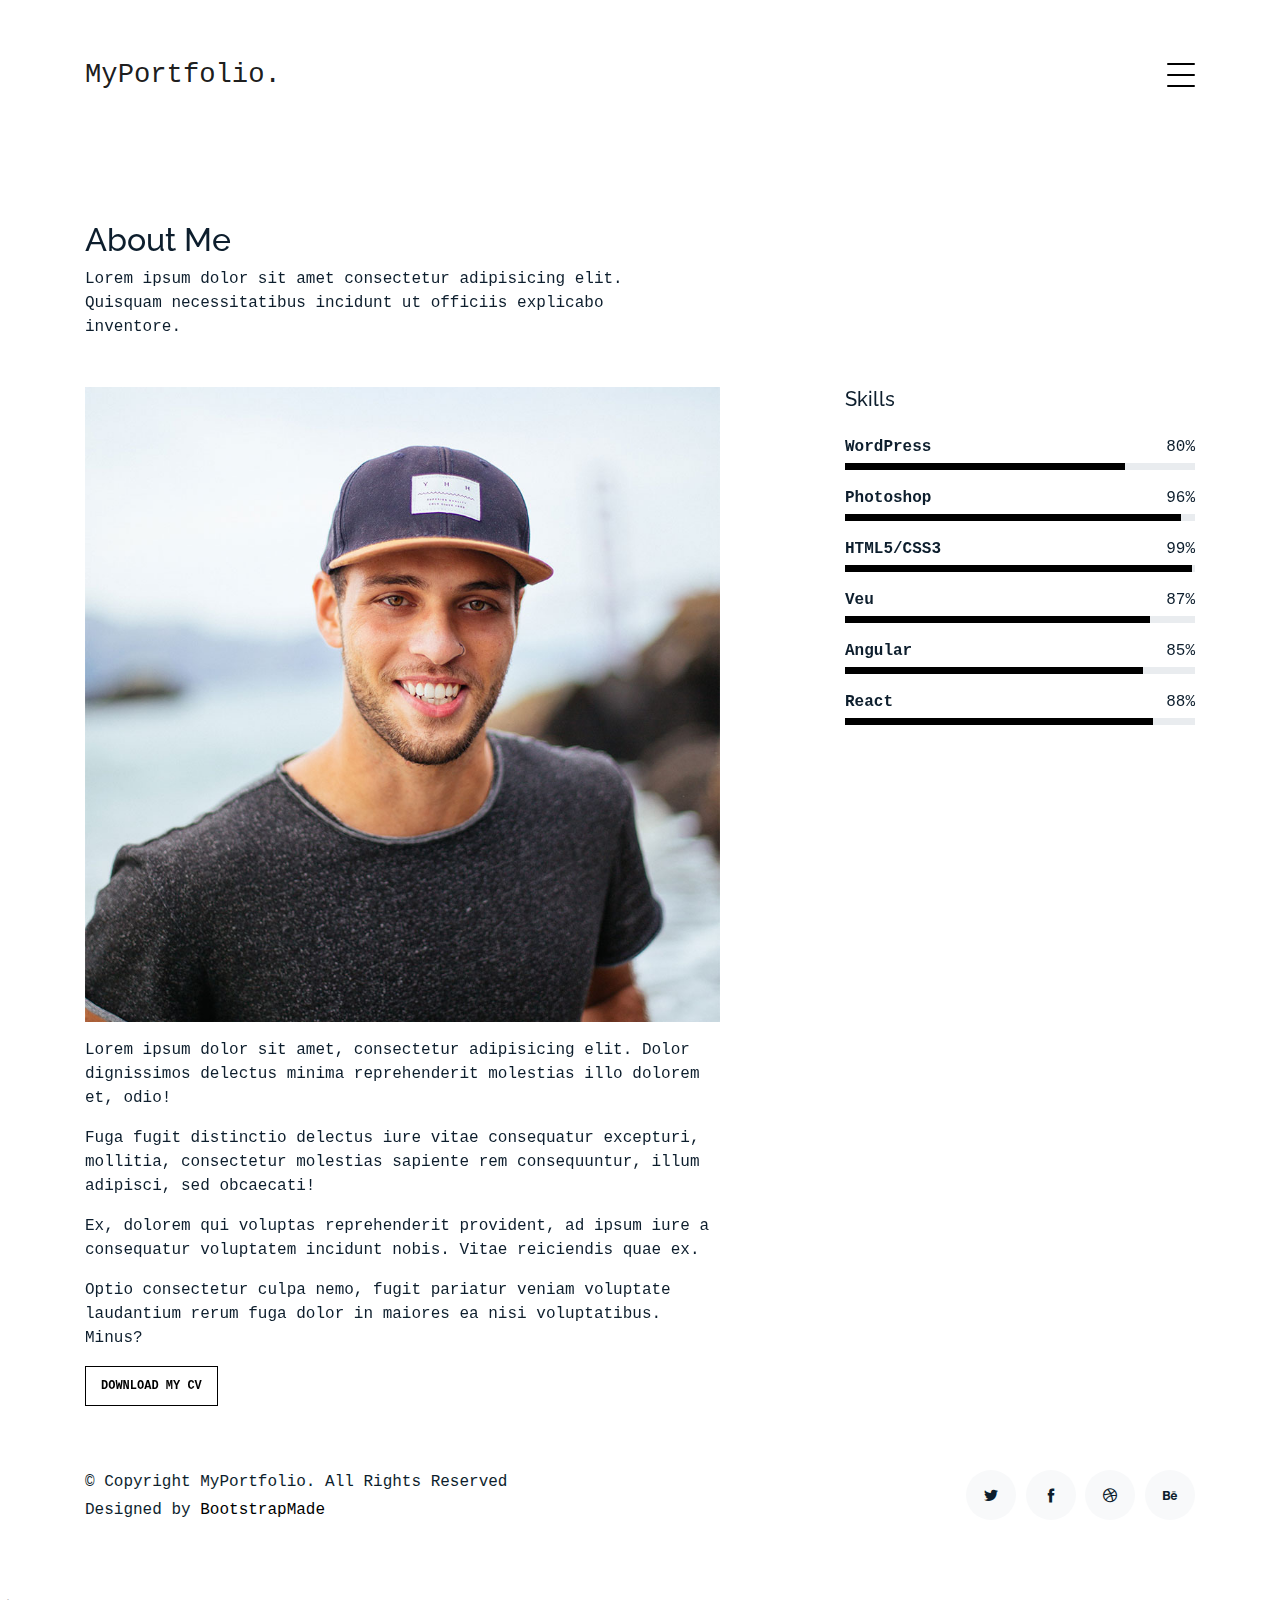
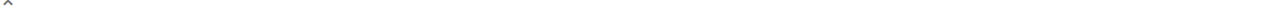
==== about.html @ 9c7a33d4 "feat: added template" ====
<!DOCTYPE html>
<html lang="en">

<head>
  <meta charset="utf-8">
  <meta content="width=device-width, initial-scale=1.0" name="viewport">

  <title>MyPortfolio Bootstrap Template - About</title>
  <meta content="" name="description">
  <meta content="" name="keywords">

  <!-- Favicons -->
  <link href="assets/img/favicon.png" rel="icon">
  <link href="assets/img/apple-touch-icon.png" rel="apple-touch-icon">

  <!-- Google Fonts -->
  <link href="https://fonts.googleapis.com/css?family=https://fonts.googleapis.com/css?family=Inconsolata:400,500,600,700|Raleway:400,400i,500,500i,600,600i,700,700i" rel="stylesheet">

  <!-- Vendor CSS Files -->
  <link href="assets/vendor/bootstrap/css/bootstrap.min.css" rel="stylesheet">
  <link href="assets/vendor/icofont/icofont.min.css" rel="stylesheet">
  <link href="assets/vendor/aos/aos.css" rel="stylesheet">
  <link href="assets/vendor/line-awesome/css/line-awesome.min.css" rel="stylesheet">
  <link href="assets/vendor/owl.carousel/assets/owl.carousel.min.css" rel="stylesheet">

  <!-- Template Main CSS File -->
  <link href="assets/css/style.css" rel="stylesheet">

  <!-- =======================================================
  * Template Name: MyPortfolio - v2.2.1
  * Template URL: https://bootstrapmade.com/myportfolio-bootstrap-portfolio-website-template/
  * Author: BootstrapMade.com
  * License: https://bootstrapmade.com/license/
  ======================================================== -->
</head>

<body>

  <!-- ======= Navbar ======= -->
  <div class="collapse navbar-collapse custom-navmenu" id="main-navbar">
    <div class="container py-2 py-md-5">
      <div class="row align-items-start">
        <div class="col-md-2">
          <ul class="custom-menu">
            <li><a href="index.html">Home</a></li>
            <li class="active"><a href="about.html">About Me</a></li>
            <li><a href="services.html">Services</a></li>
            <li><a href="works.html">Works</a></li>
            <li><a href="contact.html">Contact</a></li>
          </ul>
        </div>
        <div class="col-md-6 d-none d-md-block  mr-auto">
          <div class="tweet d-flex">
            <span class="icofont-twitter text-white mt-2 mr-3"></span>
            <div>
              <p><em>Lorem ipsum dolor sit amet consectetur adipisicing elit. Quisquam necessitatibus incidunt ut officiis explicabo inventore. <br> <a href="#">t.co/v82jsk</a></em></p>
            </div>
          </div>
        </div>
        <div class="col-md-4 d-none d-md-block">
          <h3>Hire Me</h3>
          <p>Lorem ipsum dolor sit amet consectetur adipisicing elit. Quisquam necessitatibus incidunt ut officiisexplicabo inventore. <br> <a href="#">myemail@gmail.com</a></p>
        </div>
      </div>

    </div>
  </div>

  <nav class="navbar navbar-light custom-navbar">
    <div class="container">
      <a class="navbar-brand" href="index.html">MyPortfolio.</a>

      <a href="#" class="burger" data-toggle="collapse" data-target="#main-navbar">
        <span></span>
      </a>

    </div>
  </nav>

  <main id="main">

    <section class="section pb-5">
      <div class="container">
        <div class="row mb-5 align-items-end">
          <div class="col-md-6" data-aos="fade-up">

            <h2>About Me</h2>
            <p class="mb-0">Lorem ipsum dolor sit amet consectetur adipisicing elit. Quisquam necessitatibus incidunt ut
              officiis explicabo inventore.</p>
          </div>

        </div>

        <div class="row">
          <div class="col-md-4 ml-auto order-2" data-aos="fade-up">
            <h3 class="h3 mb-4">Skills</h3>
            <ul class="list-unstyled">
              <li class="mb-3">
                <div class="d-flex mb-1">
                  <strong>WordPress</strong>
                  <span class="ml-auto">80%</span>
                </div>
                <div class="progress custom-progress">
                  <div class="progress-bar" role="progressbar" style="width: 80%" aria-valuenow="80" aria-valuemin="0" aria-valuemax="100"></div>
                </div>
              </li>
              <li class="mb-3">
                <div class="d-flex mb-1">
                  <strong>Photoshop</strong>
                  <span class="ml-auto">96%</span>
                </div>
                <div class="progress custom-progress">
                  <div class="progress-bar" role="progressbar" style="width: 96%" aria-valuenow="96" aria-valuemin="0" aria-valuemax="100"></div>
                </div>
              </li>
              <li class="mb-3">
                <div class="d-flex mb-1">
                  <strong>HTML5/CSS3</strong>
                  <span class="ml-auto">99%</span>
                </div>
                <div class="progress custom-progress">
                  <div class="progress-bar" role="progressbar" style="width: 99%" aria-valuenow="99" aria-valuemin="0" aria-valuemax="100"></div>
                </div>
              </li>
              <li class="mb-3">
                <div class="d-flex mb-1">
                  <strong>Veu</strong>
                  <span class="ml-auto">87%</span>
                </div>
                <div class="progress custom-progress">
                  <div class="progress-bar" role="progressbar" style="width: 87%" aria-valuenow="87" aria-valuemin="0" aria-valuemax="100"></div>
                </div>
              </li>
              <li class="mb-3">
                <div class="d-flex mb-1">
                  <strong>Angular</strong>
                  <span class="ml-auto">85%</span>
                </div>
                <div class="progress custom-progress">
                  <div class="progress-bar" role="progressbar" style="width: 85%" aria-valuenow="85" aria-valuemin="0" aria-valuemax="100"></div>
                </div>
              </li>
              <li class="mb-3">
                <div class="d-flex mb-1">
                  <strong>React</strong>
                  <span class="ml-auto">88%</span>
                </div>
                <div class="progress custom-progress">
                  <div class="progress-bar" role="progressbar" style="width: 88%" aria-valuenow="88" aria-valuemin="0" aria-valuemax="100"></div>
                </div>
              </li>
            </ul>
          </div>

          <div class="col-md-7 mb-5 mb-md-0" data-aos="fade-up">
            <p><img src="assets/img/person_1_sq.jpg" alt="Image" class="img-fluid"></p>
            <p>Lorem ipsum dolor sit amet, consectetur adipisicing elit. Dolor dignissimos delectus minima reprehenderit
              molestias illo dolorem et, odio!</p>
            <p>Fuga fugit distinctio delectus iure vitae consequatur excepturi, mollitia, consectetur molestias sapiente
              rem consequuntur, illum adipisci, sed obcaecati!</p>
            <p>Ex, dolorem qui voluptas reprehenderit provident, ad ipsum iure a consequatur voluptatem incidunt nobis.
              Vitae reiciendis quae ex.</p>
            <p>Optio consectetur culpa nemo, fugit pariatur veniam voluptate laudantium rerum fuga dolor in maiores ea
              nisi voluptatibus. Minus?</p>
            <p><a href="#" class="readmore">Download my CV</a></p>
          </div>

        </div>

      </div>

    </section>

  </main><!-- End #main -->

  <!-- ======= Footer ======= -->
  <footer class="footer" role="contentinfo">
    <div class="container">
      <div class="row">
        <div class="col-sm-6">
          <p class="mb-1">&copy; Copyright MyPortfolio. All Rights Reserved</p>
          <div class="credits">
            <!--
            All the links in the footer should remain intact.
            You can delete the links only if you purchased the pro version.
            Licensing information: https://bootstrapmade.com/license/
            Purchase the pro version with working PHP/AJAX contact form: https://bootstrapmade.com/buy/?theme=MyPortfolio
          -->
            Designed by <a href="https://bootstrapmade.com/">BootstrapMade</a>
          </div>
        </div>
        <div class="col-sm-6 social text-md-right">
          <a href="#"><span class="icofont-twitter"></span></a>
          <a href="#"><span class="icofont-facebook"></span></a>
          <a href="#"><span class="icofont-dribbble"></span></a>
          <a href="#"><span class="icofont-behance"></span></a>
        </div>
      </div>
    </div>
  </footer>

  <a href="#" class="back-to-top"><i class="icofont-simple-up"></i></a>

  <!-- Vendor JS Files -->
  <script src="assets/vendor/jquery/jquery.min.js"></script>
  <script src="assets/vendor/bootstrap/js/bootstrap.bundle.min.js"></script>
  <script src="assets/vendor/jquery.easing/jquery.easing.min.js"></script>
  <script src="assets/vendor/php-email-form/validate.js"></script>
  <script src="assets/vendor/aos/aos.js"></script>
  <script src="assets/vendor/isotope-layout/isotope.pkgd.min.js"></script>
  <script src="assets/vendor/owl.carousel/owl.carousel.min.js"></script>

  <!-- Template Main JS File -->
  <script src="assets/js/main.js"></script>

</body>

</html>
---- assets/vendor/line-awesome/css/line-awesome.min.css ----
.la,.lab,.lad,.lal,.lar,.las{-moz-osx-font-smoothing:grayscale;-webkit-font-smoothing:antialiased;display:inline-block;font-style:normal;font-variant:normal;text-rendering:auto;line-height:1}.la-lg{font-size:1.33333em;line-height:.75em;vertical-align:-.0667em}.la-xs{font-size:.75em}.la-sm{font-size:.875em}.la-1x{font-size:1em}.la-2x{font-size:2em}.la-3x{font-size:3em}.la-4x{font-size:4em}.la-5x{font-size:5em}.la-6x{font-size:6em}.la-7x{font-size:7em}.la-8x{font-size:8em}.la-9x{font-size:9em}.la-10x{font-size:10em}.la-fw{text-align:center;width:1.25em}.la-ul{list-style-type:none;margin-left:2.5em;padding-left:0}.la-ul>li{position:relative}.la-li{left:-2em;position:absolute;text-align:center;width:2em;line-height:inherit}.la-border{border:solid .08em #eee;border-radius:.1em;padding:.2em .25em .15em}.la-pull-left{float:left}.la-pull-right{float:right}.la.la-pull-left,.lab.la-pull-left,.lal.la-pull-left,.lar.la-pull-left,.las.la-pull-left{margin-right:.3em}.la.la-pull-right,.lab.la-pull-right,.lal.la-pull-right,.lar.la-pull-right,.las.la-pull-right{margin-left:.3em}.la-spin{-webkit-animation:la-spin 2s infinite linear;animation:la-spin 2s infinite linear}.la-pulse{-webkit-animation:la-spin 1s infinite steps(8);animation:la-spin 1s infinite steps(8)}@-webkit-keyframes la-spin{0%{-webkit-transform:rotate(0);transform:rotate(0)}100%{-webkit-transform:rotate(360deg);transform:rotate(360deg)}}@keyframes la-spin{0%{-webkit-transform:rotate(0);transform:rotate(0)}100%{-webkit-transform:rotate(360deg);transform:rotate(360deg)}}.la-rotate-90{-webkit-transform:rotate(90deg);transform:rotate(90deg)}.la-rotate-180{-webkit-transform:rotate(180deg);transform:rotate(180deg)}.la-rotate-270{-webkit-transform:rotate(270deg);transform:rotate(270deg)}.la-flip-horizontal{-webkit-transform:scale(-1,1);transform:scale(-1,1)}.la-flip-vertical{-webkit-transform:scale(1,-1);transform:scale(1,-1)}.la-flip-both,.la-flip-horizontal.la-flip-vertical{-webkit-transform:scale(-1,-1);transform:scale(-1,-1)}:root .la-flip-both,:root .la-flip-horizontal,:root .la-flip-vertical,:root .la-rotate-180,:root .la-rotate-270,:root .la-rotate-90{-webkit-filter:none;filter:none}.la-stack{display:inline-block;height:2em;line-height:2em;position:relative;vertical-align:middle;width:2.5em}.la-stack-1x,.la-stack-2x{left:0;position:absolute;text-align:center;width:100%}.la-stack-1x{line-height:inherit}.la-stack-2x{font-size:2em}.la-inverse{color:#fff}.la-500px:before{content:"\f26e"}.la-accessible-icon:before{content:"\f368"}.la-accusoft:before{content:"\f369"}.la-acquisitions-incorporated:before{content:"\f6af"}.la-ad:before{content:"\f641"}.la-address-book:before{content:"\f2b9"}.la-address-card:before{content:"\f2bb"}.la-adjust:before{content:"\f042"}.la-adn:before{content:"\f170"}.la-adobe:before{content:"\f778"}.la-adversal:before{content:"\f36a"}.la-affiliatetheme:before{content:"\f36b"}.la-air-freshener:before{content:"\f5d0"}.la-airbnb:before{content:"\f834"}.la-algolia:before{content:"\f36c"}.la-align-center:before{content:"\f037"}.la-align-justify:before{content:"\f039"}.la-align-left:before{content:"\f036"}.la-align-right:before{content:"\f038"}.la-alipay:before{content:"\f642"}.la-allergies:before{content:"\f461"}.la-amazon:before{content:"\f270"}.la-amazon-pay:before{content:"\f42c"}.la-ambulance:before{content:"\f0f9"}.la-american-sign-language-interpreting:before{content:"\f2a3"}.la-amilia:before{content:"\f36d"}.la-anchor:before{content:"\f13d"}.la-android:before{content:"\f17b"}.la-angellist:before{content:"\f209"}.la-angle-double-down:before{content:"\f103"}.la-angle-double-left:before{content:"\f100"}.la-angle-double-right:before{content:"\f101"}.la-angle-double-up:before{content:"\f102"}.la-angle-down:before{content:"\f107"}.la-angle-left:before{content:"\f104"}.la-angle-right:before{content:"\f105"}.la-angle-up:before{content:"\f106"}.la-angry:before{content:"\f556"}.la-angrycreative:before{content:"\f36e"}.la-angular:before{content:"\f420"}.la-ankh:before{content:"\f644"}.la-app-store:before{content:"\f36f"}.la-app-store-ios:before{content:"\f370"}.la-apper:before{content:"\f371"}.la-apple:before{content:"\f179"}.la-apple-alt:before{content:"\f5d1"}.la-apple-pay:before{content:"\f415"}.la-archive:before{content:"\f187"}.la-archway:before{content:"\f557"}.la-arrow-alt-circle-down:before{content:"\f358"}.la-arrow-alt-circle-left:before{content:"\f359"}.la-arrow-alt-circle-right:before{content:"\f35a"}.la-arrow-alt-circle-up:before{content:"\f35b"}.la-arrow-circle-down:before{content:"\f0ab"}.la-arrow-circle-left:before{content:"\f0a8"}.la-arrow-circle-right:before{content:"\f0a9"}.la-arrow-circle-up:before{content:"\f0aa"}.la-arrow-down:before{content:"\f063"}.la-arrow-left:before{content:"\f060"}.la-arrow-right:before{content:"\f061"}.la-arrow-up:before{content:"\f062"}.la-arrows-alt:before{content:"\f0b2"}.la-arrows-alt-h:before{content:"\f337"}.la-arrows-alt-v:before{content:"\f338"}.la-artstation:before{content:"\f77a"}.la-assistive-listening-systems:before{content:"\f2a2"}.la-asterisk:before{content:"\f069"}.la-asymmetrik:before{content:"\f372"}.la-at:before{content:"\f1fa"}.la-atlas:before{content:"\f558"}.la-atlassian:before{content:"\f77b"}.la-atom:before{content:"\f5d2"}.la-audible:before{content:"\f373"}.la-audio-description:before{content:"\f29e"}.la-autoprefixer:before{content:"\f41c"}.la-avianex:before{content:"\f374"}.la-aviato:before{content:"\f421"}.la-award:before{content:"\f559"}.la-aws:before{content:"\f375"}.la-baby:before{content:"\f77c"}.la-baby-carriage:before{content:"\f77d"}.la-backspace:before{content:"\f55a"}.la-backward:before{content:"\f04a"}.la-bacon:before{content:"\f7e5"}.la-balance-scale:before{content:"\f24e"}.la-balance-scale-left:before{content:"\f515"}.la-balance-scale-right:before{content:"\f516"}.la-ban:before{content:"\f05e"}.la-band-aid:before{content:"\f462"}.la-bandcamp:before{content:"\f2d5"}.la-barcode:before{content:"\f02a"}.la-bars:before{content:"\f0c9"}.la-baseball-ball:before{content:"\f433"}.la-basketball-ball:before{content:"\f434"}.la-bath:before{content:"\f2cd"}.la-battery-empty:before{content:"\f244"}.la-battery-full:before{content:"\f240"}.la-battery-half:before{content:"\f242"}.la-battery-quarter:before{content:"\f243"}.la-battery-three-quarters:before{content:"\f241"}.la-battle-net:before{content:"\f835"}.la-bed:before{content:"\f236"}.la-beer:before{content:"\f0fc"}.la-behance:before{content:"\f1b4"}.la-behance-square:before{content:"\f1b5"}.la-bell:before{content:"\f0f3"}.la-bell-slash:before{content:"\f1f6"}.la-bezier-curve:before{content:"\f55b"}.la-bible:before{content:"\f647"}.la-bicycle:before{content:"\f206"}.la-biking:before{content:"\f84a"}.la-bimobject:before{content:"\f378"}.la-binoculars:before{content:"\f1e5"}.la-biohazard:before{content:"\f780"}.la-birthday-cake:before{content:"\f1fd"}.la-bitbucket:before{content:"\f171"}.la-bitcoin:before{content:"\f379"}.la-bity:before{content:"\f37a"}.la-black-tie:before{content:"\f27e"}.la-blackberry:before{content:"\f37b"}.la-blender:before{content:"\f517"}.la-blender-phone:before{content:"\f6b6"}.la-blind:before{content:"\f29d"}.la-blog:before{content:"\f781"}.la-blogger:before{content:"\f37c"}.la-blogger-b:before{content:"\f37d"}.la-bluetooth:before{content:"\f293"}.la-bluetooth-b:before{content:"\f294"}.la-bold:before{content:"\f032"}.la-bolt:before{content:"\f0e7"}.la-bomb:before{content:"\f1e2"}.la-bone:before{content:"\f5d7"}.la-bong:before{content:"\f55c"}.la-book:before{content:"\f02d"}.la-book-dead:before{content:"\f6b7"}.la-book-medical:before{content:"\f7e6"}.la-book-open:before{content:"\f518"}.la-book-reader:before{content:"\f5da"}.la-bookmark:before{content:"\f02e"}.la-bootstrap:before{content:"\f836"}.la-border-all:before{content:"\f84c"}.la-border-none:before{content:"\f850"}.la-border-style:before{content:"\f853"}.la-bowling-ball:before{content:"\f436"}.la-box:before{content:"\f466"}.la-box-open:before{content:"\f49e"}.la-boxes:before{content:"\f468"}.la-braille:before{content:"\f2a1"}.la-brain:before{content:"\f5dc"}.la-bread-slice:before{content:"\f7ec"}.la-briefcase:before{content:"\f0b1"}.la-briefcase-medical:before{content:"\f469"}.la-broadcast-tower:before{content:"\f519"}.la-broom:before{content:"\f51a"}.la-brush:before{content:"\f55d"}.la-btc:before{content:"\f15a"}.la-buffer:before{content:"\f837"}.la-bug:before{content:"\f188"}.la-building:before{content:"\f1ad"}.la-bullhorn:before{content:"\f0a1"}.la-bullseye:before{content:"\f140"}.la-burn:before{content:"\f46a"}.la-buromobelexperte:before{content:"\f37f"}.la-bus:before{content:"\f207"}.la-bus-alt:before{content:"\f55e"}.la-business-time:before{content:"\f64a"}.la-buy-n-large:before{content:"\f8a6"}.la-buysellads:before{content:"\f20d"}.la-calculator:before{content:"\f1ec"}.la-calendar:before{content:"\f133"}.la-calendar-alt:before{content:"\f073"}.la-calendar-check:before{content:"\f274"}.la-calendar-day:before{content:"\f783"}.la-calendar-minus:before{content:"\f272"}.la-calendar-plus:before{content:"\f271"}.la-calendar-times:before{content:"\f273"}.la-calendar-week:before{content:"\f784"}.la-camera:before{content:"\f030"}.la-camera-retro:before{content:"\f083"}.la-campground:before{content:"\f6bb"}.la-canadian-maple-leaf:before{content:"\f785"}.la-candy-cane:before{content:"\f786"}.la-cannabis:before{content:"\f55f"}.la-capsules:before{content:"\f46b"}.la-car:before{content:"\f1b9"}.la-car-alt:before{content:"\f5de"}.la-car-battery:before{content:"\f5df"}.la-car-crash:before{content:"\f5e1"}.la-car-side:before{content:"\f5e4"}.la-caret-down:before{content:"\f0d7"}.la-caret-left:before{content:"\f0d9"}.la-caret-right:before{content:"\f0da"}.la-caret-square-down:before{content:"\f150"}.la-caret-square-left:before{content:"\f191"}.la-caret-square-right:before{content:"\f152"}.la-caret-square-up:before{content:"\f151"}.la-caret-up:before{content:"\f0d8"}.la-carrot:before{content:"\f787"}.la-cart-arrow-down:before{content:"\f218"}.la-cart-plus:before{content:"\f217"}.la-cash-register:before{content:"\f788"}.la-cat:before{content:"\f6be"}.la-cc-amazon-pay:before{content:"\f42d"}.la-cc-amex:before{content:"\f1f3"}.la-cc-apple-pay:before{content:"\f416"}.la-cc-diners-club:before{content:"\f24c"}.la-cc-discover:before{content:"\f1f2"}.la-cc-jcb:before{content:"\f24b"}.la-cc-mastercard:before{content:"\f1f1"}.la-cc-paypal:before{content:"\f1f4"}.la-cc-stripe:before{content:"\f1f5"}.la-cc-visa:before{content:"\f1f0"}.la-centercode:before{content:"\f380"}.la-centos:before{content:"\f789"}.la-certificate:before{content:"\f0a3"}.la-chair:before{content:"\f6c0"}.la-chalkboard:before{content:"\f51b"}.la-chalkboard-teacher:before{content:"\f51c"}.la-charging-station:before{content:"\f5e7"}.la-chart-area:before{content:"\f1fe"}.la-chart-bar:before{content:"\f080"}.la-chart-line:before{content:"\f201"}.la-chart-pie:before{content:"\f200"}.la-check:before{content:"\f00c"}.la-check-circle:before{content:"\f058"}.la-check-double:before{content:"\f560"}.la-check-square:before{content:"\f14a"}.la-cheese:before{content:"\f7ef"}.la-chess:before{content:"\f439"}.la-chess-bishop:before{content:"\f43a"}.la-chess-board:before{content:"\f43c"}.la-chess-king:before{content:"\f43f"}.la-chess-knight:before{content:"\f441"}.la-chess-pawn:before{content:"\f443"}.la-chess-queen:before{content:"\f445"}.la-chess-rook:before{content:"\f447"}.la-chevron-circle-down:before{content:"\f13a"}.la-chevron-circle-left:before{content:"\f137"}.la-chevron-circle-right:before{content:"\f138"}.la-chevron-circle-up:before{content:"\f139"}.la-chevron-down:before{content:"\f078"}.la-chevron-left:before{content:"\f053"}.la-chevron-right:before{content:"\f054"}.la-chevron-up:before{content:"\f077"}.la-child:before{content:"\f1ae"}.la-chrome:before{content:"\f268"}.la-chromecast:before{content:"\f838"}.la-church:before{content:"\f51d"}.la-circle:before{content:"\f111"}.la-circle-notch:before{content:"\f1ce"}.la-city:before{content:"\f64f"}.la-clinic-medical:before{content:"\f7f2"}.la-clipboard:before{content:"\f328"}.la-clipboard-check:before{content:"\f46c"}.la-clipboard-list:before{content:"\f46d"}.la-clock:before{content:"\f017"}.la-clone:before{content:"\f24d"}.la-closed-captioning:before{content:"\f20a"}.la-cloud:before{content:"\f0c2"}.la-cloud-download-alt:before{content:"\f381"}.la-cloud-meatball:before{content:"\f73b"}.la-cloud-moon:before{content:"\f6c3"}.la-cloud-moon-rain:before{content:"\f73c"}.la-cloud-rain:before{content:"\f73d"}.la-cloud-showers-heavy:before{content:"\f740"}.la-cloud-sun:before{content:"\f6c4"}.la-cloud-sun-rain:before{content:"\f743"}.la-cloud-upload-alt:before{content:"\f382"}.la-cloudscale:before{content:"\f383"}.la-cloudsmith:before{content:"\f384"}.la-cloudversify:before{content:"\f385"}.la-cocktail:before{content:"\f561"}.la-code:before{content:"\f121"}.la-code-branch:before{content:"\f126"}.la-codepen:before{content:"\f1cb"}.la-codiepie:before{content:"\f284"}.la-coffee:before{content:"\f0f4"}.la-cog:before{content:"\f013"}.la-cogs:before{content:"\f085"}.la-coins:before{content:"\f51e"}.la-columns:before{content:"\f0db"}.la-comment:before{content:"\f075"}.la-comment-alt:before{content:"\f27a"}.la-comment-dollar:before{content:"\f651"}.la-comment-dots:before{content:"\f4ad"}.la-comment-medical:before{content:"\f7f5"}.la-comment-slash:before{content:"\f4b3"}.la-comments:before{content:"\f086"}.la-comments-dollar:before{content:"\f653"}.la-compact-disc:before{content:"\f51f"}.la-compass:before{content:"\f14e"}.la-compress:before{content:"\f066"}.la-compress-arrows-alt:before{content:"\f78c"}.la-concierge-bell:before{content:"\f562"}.la-confluence:before{content:"\f78d"}.la-connectdevelop:before{content:"\f20e"}.la-contao:before{content:"\f26d"}.la-cookie:before{content:"\f563"}.la-cookie-bite:before{content:"\f564"}.la-copy:before{content:"\f0c5"}.la-copyright:before{content:"\f1f9"}.la-cotton-bureau:before{content:"\f89e"}.la-couch:before{content:"\f4b8"}.la-cpanel:before{content:"\f388"}.la-creative-commons:before{content:"\f25e"}.la-creative-commons-by:before{content:"\f4e7"}.la-creative-commons-nc:before{content:"\f4e8"}.la-creative-commons-nc-eu:before{content:"\f4e9"}.la-creative-commons-nc-jp:before{content:"\f4ea"}.la-creative-commons-nd:before{content:"\f4eb"}.la-creative-commons-pd:before{content:"\f4ec"}.la-creative-commons-pd-alt:before{content:"\f4ed"}.la-creative-commons-remix:before{content:"\f4ee"}.la-creative-commons-sa:before{content:"\f4ef"}.la-creative-commons-sampling:before{content:"\f4f0"}.la-creative-commons-sampling-plus:before{content:"\f4f1"}.la-creative-commons-share:before{content:"\f4f2"}.la-creative-commons-zero:before{content:"\f4f3"}.la-credit-card:before{content:"\f09d"}.la-critical-role:before{content:"\f6c9"}.la-crop:before{content:"\f125"}.la-crop-alt:before{content:"\f565"}.la-cross:before{content:"\f654"}.la-crosshairs:before{content:"\f05b"}.la-crow:before{content:"\f520"}.la-crown:before{content:"\f521"}.la-crutch:before{content:"\f7f7"}.la-css3:before{content:"\f13c"}.la-css3-alt:before{content:"\f38b"}.la-cube:before{content:"\f1b2"}.la-cubes:before{content:"\f1b3"}.la-cut:before{content:"\f0c4"}.la-cuttlefish:before{content:"\f38c"}.la-d-and-d:before{content:"\f38d"}.la-d-and-d-beyond:before{content:"\f6ca"}.la-dashcube:before{content:"\f210"}.la-database:before{content:"\f1c0"}.la-deaf:before{content:"\f2a4"}.la-delicious:before{content:"\f1a5"}.la-democrat:before{content:"\f747"}.la-deploydog:before{content:"\f38e"}.la-deskpro:before{content:"\f38f"}.la-desktop:before{content:"\f108"}.la-dev:before{content:"\f6cc"}.la-deviantart:before{content:"\f1bd"}.la-dharmachakra:before{content:"\f655"}.la-dhl:before{content:"\f790"}.la-diagnoses:before{content:"\f470"}.la-diaspora:before{content:"\f791"}.la-dice:before{content:"\f522"}.la-dice-d20:before{content:"\f6cf"}.la-dice-d6:before{content:"\f6d1"}.la-dice-five:before{content:"\f523"}.la-dice-four:before{content:"\f524"}.la-dice-one:before{content:"\f525"}.la-dice-six:before{content:"\f526"}.la-dice-three:before{content:"\f527"}.la-dice-two:before{content:"\f528"}.la-digg:before{content:"\f1a6"}.la-digital-ocean:before{content:"\f391"}.la-digital-tachograph:before{content:"\f566"}.la-directions:before{content:"\f5eb"}.la-discord:before{content:"\f392"}.la-discourse:before{content:"\f393"}.la-divide:before{content:"\f529"}.la-dizzy:before{content:"\f567"}.la-dna:before{content:"\f471"}.la-dochub:before{content:"\f394"}.la-docker:before{content:"\f395"}.la-dog:before{content:"\f6d3"}.la-dollar-sign:before{content:"\f155"}.la-dolly:before{content:"\f472"}.la-dolly-flatbed:before{content:"\f474"}.la-donate:before{content:"\f4b9"}.la-door-closed:before{content:"\f52a"}.la-door-open:before{content:"\f52b"}.la-dot-circle:before{content:"\f192"}.la-dove:before{content:"\f4ba"}.la-download:before{content:"\f019"}.la-draft2digital:before{content:"\f396"}.la-drafting-compass:before{content:"\f568"}.la-dragon:before{content:"\f6d5"}.la-draw-polygon:before{content:"\f5ee"}.la-dribbble:before{content:"\f17d"}.la-dribbble-square:before{content:"\f397"}.la-dropbox:before{content:"\f16b"}.la-drum:before{content:"\f569"}.la-drum-steelpan:before{content:"\f56a"}.la-drumstick-bite:before{content:"\f6d7"}.la-drupal:before{content:"\f1a9"}.la-dumbbell:before{content:"\f44b"}.la-dumpster:before{content:"\f793"}.la-dumpster-fire:before{content:"\f794"}.la-dungeon:before{content:"\f6d9"}.la-dyalog:before{content:"\f399"}.la-earlybirds:before{content:"\f39a"}.la-ebay:before{content:"\f4f4"}.la-edge:before{content:"\f282"}.la-edit:before{content:"\f044"}.la-egg:before{content:"\f7fb"}.la-eject:before{content:"\f052"}.la-elementor:before{content:"\f430"}.la-ellipsis-h:before{content:"\f141"}.la-ellipsis-v:before{content:"\f142"}.la-ello:before{content:"\f5f1"}.la-ember:before{content:"\f423"}.la-empire:before{content:"\f1d1"}.la-envelope:before{content:"\f0e0"}.la-envelope-open:before{content:"\f2b6"}.la-envelope-open-text:before{content:"\f658"}.la-envelope-square:before{content:"\f199"}.la-envira:before{content:"\f299"}.la-equals:before{content:"\f52c"}.la-eraser:before{content:"\f12d"}.la-erlang:before{content:"\f39d"}.la-ethereum:before{content:"\f42e"}.la-ethernet:before{content:"\f796"}.la-etsy:before{content:"\f2d7"}.la-euro-sign:before{content:"\f153"}.la-evernote:before{content:"\f839"}.la-exchange-alt:before{content:"\f362"}.la-exclamation:before{content:"\f12a"}.la-exclamation-circle:before{content:"\f06a"}.la-exclamation-triangle:before{content:"\f071"}.la-expand:before{content:"\f065"}.la-expand-arrows-alt:before{content:"\f31e"}.la-expeditedssl:before{content:"\f23e"}.la-external-link-alt:before{content:"\f35d"}.la-external-link-square-alt:before{content:"\f360"}.la-eye:before{content:"\f06e"}.la-eye-dropper:before{content:"\f1fb"}.la-eye-slash:before{content:"\f070"}.la-facebook:before{content:"\f09a"}.la-facebook-f:before{content:"\f39e"}.la-facebook-messenger:before{content:"\f39f"}.la-facebook-square:before{content:"\f082"}.la-fan:before{content:"\f863"}.la-fantasy-flight-games:before{content:"\f6dc"}.la-fast-backward:before{content:"\f049"}.la-fast-forward:before{content:"\f050"}.la-fax:before{content:"\f1ac"}.la-feather:before{content:"\f52d"}.la-feather-alt:before{content:"\f56b"}.la-fedex:before{content:"\f797"}.la-fedora:before{content:"\f798"}.la-female:before{content:"\f182"}.la-fighter-jet:before{content:"\f0fb"}.la-figma:before{content:"\f799"}.la-file:before{content:"\f15b"}.la-file-alt:before{content:"\f15c"}.la-file-archive:before{content:"\f1c6"}.la-file-audio:before{content:"\f1c7"}.la-file-code:before{content:"\f1c9"}.la-file-contract:before{content:"\f56c"}.la-file-csv:before{content:"\f6dd"}.la-file-download:before{content:"\f56d"}.la-file-excel:before{content:"\f1c3"}.la-file-export:before{content:"\f56e"}.la-file-image:before{content:"\f1c5"}.la-file-import:before{content:"\f56f"}.la-file-invoice:before{content:"\f570"}.la-file-invoice-dollar:before{content:"\f571"}.la-file-medical:before{content:"\f477"}.la-file-medical-alt:before{content:"\f478"}.la-file-pdf:before{content:"\f1c1"}.la-file-powerpoint:before{content:"\f1c4"}.la-file-prescription:before{content:"\f572"}.la-file-signature:before{content:"\f573"}.la-file-upload:before{content:"\f574"}.la-file-video:before{content:"\f1c8"}.la-file-word:before{content:"\f1c2"}.la-fill:before{content:"\f575"}.la-fill-drip:before{content:"\f576"}.la-film:before{content:"\f008"}.la-filter:before{content:"\f0b0"}.la-fingerprint:before{content:"\f577"}.la-fire:before{content:"\f06d"}.la-fire-alt:before{content:"\f7e4"}.la-fire-extinguisher:before{content:"\f134"}.la-firefox:before{content:"\f269"}.la-first-aid:before{content:"\f479"}.la-first-order:before{content:"\f2b0"}.la-first-order-alt:before{content:"\f50a"}.la-firstdraft:before{content:"\f3a1"}.la-fish:before{content:"\f578"}.la-fist-raised:before{content:"\f6de"}.la-flag:before{content:"\f024"}.la-flag-checkered:before{content:"\f11e"}.la-flag-usa:before{content:"\f74d"}.la-flask:before{content:"\f0c3"}.la-flickr:before{content:"\f16e"}.la-flipboard:before{content:"\f44d"}.la-flushed:before{content:"\f579"}.la-fly:before{content:"\f417"}.la-folder:before{content:"\f07b"}.la-folder-minus:before{content:"\f65d"}.la-folder-open:before{content:"\f07c"}.la-folder-plus:before{content:"\f65e"}.la-font:before{content:"\f031"}.la-font-awesome:before{content:"\f2b4"}.la-font-awesome-alt:before{content:"\f35c"}.la-font-awesome-flag:before{content:"\f425"}.la-font-awesome-logo-full:before{content:"\f4e6"}.la-fonticons:before{content:"\f280"}.la-fonticons-fi:before{content:"\f3a2"}.la-football-ball:before{content:"\f44e"}.la-fort-awesome:before{content:"\f286"}.la-fort-awesome-alt:before{content:"\f3a3"}.la-forumbee:before{content:"\f211"}.la-forward:before{content:"\f04e"}.la-foursquare:before{content:"\f180"}.la-free-code-camp:before{content:"\f2c5"}.la-freebsd:before{content:"\f3a4"}.la-frog:before{content:"\f52e"}.la-frown:before{content:"\f119"}.la-frown-open:before{content:"\f57a"}.la-fulcrum:before{content:"\f50b"}.la-funnel-dollar:before{content:"\f662"}.la-futbol:before{content:"\f1e3"}.la-galactic-republic:before{content:"\f50c"}.la-galactic-senate:before{content:"\f50d"}.la-gamepad:before{content:"\f11b"}.la-gas-pump:before{content:"\f52f"}.la-gavel:before{content:"\f0e3"}.la-gem:before{content:"\f3a5"}.la-genderless:before{content:"\f22d"}.la-get-pocket:before{content:"\f265"}.la-gg:before{content:"\f260"}.la-gg-circle:before{content:"\f261"}.la-ghost:before{content:"\f6e2"}.la-gift:before{content:"\f06b"}.la-gifts:before{content:"\f79c"}.la-git:before{content:"\f1d3"}.la-git-alt:before{content:"\f841"}.la-git-square:before{content:"\f1d2"}.la-github:before{content:"\f09b"}.la-github-alt:before{content:"\f113"}.la-github-square:before{content:"\f092"}.la-gitkraken:before{content:"\f3a6"}.la-gitlab:before{content:"\f296"}.la-gitter:before{content:"\f426"}.la-glass-cheers:before{content:"\f79f"}.la-glass-martini:before{content:"\f000"}.la-glass-martini-alt:before{content:"\f57b"}.la-glass-whiskey:before{content:"\f7a0"}.la-glasses:before{content:"\f530"}.la-glide:before{content:"\f2a5"}.la-glide-g:before{content:"\f2a6"}.la-globe:before{content:"\f0ac"}.la-globe-africa:before{content:"\f57c"}.la-globe-americas:before{content:"\f57d"}.la-globe-asia:before{content:"\f57e"}.la-globe-europe:before{content:"\f7a2"}.la-gofore:before{content:"\f3a7"}.la-golf-ball:before{content:"\f450"}.la-goodreads:before{content:"\f3a8"}.la-goodreads-g:before{content:"\f3a9"}.la-google:before{content:"\f1a0"}.la-google-drive:before{content:"\f3aa"}.la-google-play:before{content:"\f3ab"}.la-google-plus:before{content:"\f2b3"}.la-google-plus-g:before{content:"\f0d5"}.la-google-plus-square:before{content:"\f0d4"}.la-google-wallet:before{content:"\f1ee"}.la-gopuram:before{content:"\f664"}.la-graduation-cap:before{content:"\f19d"}.la-gratipay:before{content:"\f184"}.la-grav:before{content:"\f2d6"}.la-greater-than:before{content:"\f531"}.la-greater-than-equal:before{content:"\f532"}.la-grimace:before{content:"\f57f"}.la-grin:before{content:"\f580"}.la-grin-alt:before{content:"\f581"}.la-grin-beam:before{content:"\f582"}.la-grin-beam-sweat:before{content:"\f583"}.la-grin-hearts:before{content:"\f584"}.la-grin-squint:before{content:"\f585"}.la-grin-squint-tears:before{content:"\f586"}.la-grin-stars:before{content:"\f587"}.la-grin-tears:before{content:"\f588"}.la-grin-tongue:before{content:"\f589"}.la-grin-tongue-squint:before{content:"\f58a"}.la-grin-tongue-wink:before{content:"\f58b"}.la-grin-wink:before{content:"\f58c"}.la-grip-horizontal:before{content:"\f58d"}.la-grip-lines:before{content:"\f7a4"}.la-grip-lines-vertical:before{content:"\f7a5"}.la-grip-vertical:before{content:"\f58e"}.la-gripfire:before{content:"\f3ac"}.la-grunt:before{content:"\f3ad"}.la-guitar:before{content:"\f7a6"}.la-gulp:before{content:"\f3ae"}.la-h-square:before{content:"\f0fd"}.la-hacker-news:before{content:"\f1d4"}.la-hacker-news-square:before{content:"\f3af"}.la-hackerrank:before{content:"\f5f7"}.la-hamburger:before{content:"\f805"}.la-hammer:before{content:"\f6e3"}.la-hamsa:before{content:"\f665"}.la-hand-holding:before{content:"\f4bd"}.la-hand-holding-heart:before{content:"\f4be"}.la-hand-holding-usd:before{content:"\f4c0"}.la-hand-lizard:before{content:"\f258"}.la-hand-middle-finger:before{content:"\f806"}.la-hand-paper:before{content:"\f256"}.la-hand-peace:before{content:"\f25b"}.la-hand-point-down:before{content:"\f0a7"}.la-hand-point-left:before{content:"\f0a5"}.la-hand-point-right:before{content:"\f0a4"}.la-hand-point-up:before{content:"\f0a6"}.la-hand-pointer:before{content:"\f25a"}.la-hand-rock:before{content:"\f255"}.la-hand-scissors:before{content:"\f257"}.la-hand-spock:before{content:"\f259"}.la-hands:before{content:"\f4c2"}.la-hands-helping:before{content:"\f4c4"}.la-handshake:before{content:"\f2b5"}.la-hanukiah:before{content:"\f6e6"}.la-hard-hat:before{content:"\f807"}.la-hashtag:before{content:"\f292"}.la-hat-cowboy:before{content:"\f8c0"}.la-hat-cowboy-side:before{content:"\f8c1"}.la-hat-wizard:before{content:"\f6e8"}.la-haykal:before{content:"\f666"}.la-hdd:before{content:"\f0a0"}.la-heading:before{content:"\f1dc"}.la-headphones:before{content:"\f025"}.la-headphones-alt:before{content:"\f58f"}.la-headset:before{content:"\f590"}.la-heart:before{content:"\f004"}.la-heart-broken:before{content:"\f7a9"}.la-heartbeat:before{content:"\f21e"}.la-helicopter:before{content:"\f533"}.la-highlighter:before{content:"\f591"}.la-hiking:before{content:"\f6ec"}.la-hippo:before{content:"\f6ed"}.la-hips:before{content:"\f452"}.la-hire-a-helper:before{content:"\f3b0"}.la-history:before{content:"\f1da"}.la-hockey-puck:before{content:"\f453"}.la-holly-berry:before{content:"\f7aa"}.la-home:before{content:"\f015"}.la-hooli:before{content:"\f427"}.la-hornbill:before{content:"\f592"}.la-horse:before{content:"\f6f0"}.la-horse-head:before{content:"\f7ab"}.la-hospital:before{content:"\f0f8"}.la-hospital-alt:before{content:"\f47d"}.la-hospital-symbol:before{content:"\f47e"}.la-hot-tub:before{content:"\f593"}.la-hotdog:before{content:"\f80f"}.la-hotel:before{content:"\f594"}.la-hotjar:before{content:"\f3b1"}.la-hourglass:before{content:"\f254"}.la-hourglass-end:before{content:"\f253"}.la-hourglass-half:before{content:"\f252"}.la-hourglass-start:before{content:"\f251"}.la-house-damage:before{content:"\f6f1"}.la-houzz:before{content:"\f27c"}.la-hryvnia:before{content:"\f6f2"}.la-html5:before{content:"\f13b"}.la-hubspot:before{content:"\f3b2"}.la-i-cursor:before{content:"\f246"}.la-ice-cream:before{content:"\f810"}.la-icicles:before{content:"\f7ad"}.la-icons:before{content:"\f86d"}.la-id-badge:before{content:"\f2c1"}.la-id-card:before{content:"\f2c2"}.la-id-card-alt:before{content:"\f47f"}.la-igloo:before{content:"\f7ae"}.la-image:before{content:"\f03e"}.la-images:before{content:"\f302"}.la-imdb:before{content:"\f2d8"}.la-inbox:before{content:"\f01c"}.la-indent:before{content:"\f03c"}.la-industry:before{content:"\f275"}.la-infinity:before{content:"\f534"}.la-info:before{content:"\f129"}.la-info-circle:before{content:"\f05a"}.la-instagram:before{content:"\f16d"}.la-intercom:before{content:"\f7af"}.la-internet-explorer:before{content:"\f26b"}.la-invision:before{content:"\f7b0"}.la-ioxhost:before{content:"\f208"}.la-italic:before{content:"\f033"}.la-itch-io:before{content:"\f83a"}.la-itunes:before{content:"\f3b4"}.la-itunes-note:before{content:"\f3b5"}.la-java:before{content:"\f4e4"}.la-jedi:before{content:"\f669"}.la-jedi-order:before{content:"\f50e"}.la-jenkins:before{content:"\f3b6"}.la-jira:before{content:"\f7b1"}.la-joget:before{content:"\f3b7"}.la-joint:before{content:"\f595"}.la-joomla:before{content:"\f1aa"}.la-journal-whills:before{content:"\f66a"}.la-js:before{content:"\f3b8"}.la-js-square:before{content:"\f3b9"}.la-jsfiddle:before{content:"\f1cc"}.la-kaaba:before{content:"\f66b"}.la-kaggle:before{content:"\f5fa"}.la-key:before{content:"\f084"}.la-keybase:before{content:"\f4f5"}.la-keyboard:before{content:"\f11c"}.la-keycdn:before{content:"\f3ba"}.la-khanda:before{content:"\f66d"}.la-kickstarter:before{content:"\f3bb"}.la-kickstarter-k:before{content:"\f3bc"}.la-kiss:before{content:"\f596"}.la-kiss-beam:before{content:"\f597"}.la-kiss-wink-heart:before{content:"\f598"}.la-kiwi-bird:before{content:"\f535"}.la-korvue:before{content:"\f42f"}.la-landmark:before{content:"\f66f"}.la-language:before{content:"\f1ab"}.la-laptop:before{content:"\f109"}.la-laptop-code:before{content:"\f5fc"}.la-laptop-medical:before{content:"\f812"}.la-laravel:before{content:"\f3bd"}.la-lastfm:before{content:"\f202"}.la-lastfm-square:before{content:"\f203"}.la-laugh:before{content:"\f599"}.la-laugh-beam:before{content:"\f59a"}.la-laugh-squint:before{content:"\f59b"}.la-laugh-wink:before{content:"\f59c"}.la-layer-group:before{content:"\f5fd"}.la-leaf:before{content:"\f06c"}.la-leanpub:before{content:"\f212"}.la-lemon:before{content:"\f094"}.la-less:before{content:"\f41d"}.la-less-than:before{content:"\f536"}.la-less-than-equal:before{content:"\f537"}.la-level-down-alt:before{content:"\f3be"}.la-level-up-alt:before{content:"\f3bf"}.la-life-ring:before{content:"\f1cd"}.la-lightbulb:before{content:"\f0eb"}.la-line:before{content:"\f3c0"}.la-link:before{content:"\f0c1"}.la-linkedin:before{content:"\f08c"}.la-linkedin-in:before{content:"\f0e1"}.la-linode:before{content:"\f2b8"}.la-linux:before{content:"\f17c"}.la-lira-sign:before{content:"\f195"}.la-list:before{content:"\f03a"}.la-list-alt:before{content:"\f022"}.la-list-ol:before{content:"\f0cb"}.la-list-ul:before{content:"\f0ca"}.la-location-arrow:before{content:"\f124"}.la-lock:before{content:"\f023"}.la-lock-open:before{content:"\f3c1"}.la-long-arrow-alt-down:before{content:"\f309"}.la-long-arrow-alt-left:before{content:"\f30a"}.la-long-arrow-alt-right:before{content:"\f30b"}.la-long-arrow-alt-up:before{content:"\f30c"}.la-low-vision:before{content:"\f2a8"}.la-luggage-cart:before{content:"\f59d"}.la-lyft:before{content:"\f3c3"}.la-magento:before{content:"\f3c4"}.la-magic:before{content:"\f0d0"}.la-magnet:before{content:"\f076"}.la-mail-bulk:before{content:"\f674"}.la-mailchimp:before{content:"\f59e"}.la-male:before{content:"\f183"}.la-mandalorian:before{content:"\f50f"}.la-map:before{content:"\f279"}.la-map-marked:before{content:"\f59f"}.la-map-marked-alt:before{content:"\f5a0"}.la-map-marker:before{content:"\f041"}.la-map-marker-alt:before{content:"\f3c5"}.la-map-pin:before{content:"\f276"}.la-map-signs:before{content:"\f277"}.la-markdown:before{content:"\f60f"}.la-marker:before{content:"\f5a1"}.la-mars:before{content:"\f222"}.la-mars-double:before{content:"\f227"}.la-mars-stroke:before{content:"\f229"}.la-mars-stroke-h:before{content:"\f22b"}.la-mars-stroke-v:before{content:"\f22a"}.la-mask:before{content:"\f6fa"}.la-mastodon:before{content:"\f4f6"}.la-maxcdn:before{content:"\f136"}.la-mdb:before{content:"\f8ca"}.la-medal:before{content:"\f5a2"}.la-medapps:before{content:"\f3c6"}.la-medium:before{content:"\f23a"}.la-medium-m:before{content:"\f3c7"}.la-medkit:before{content:"\f0fa"}.la-medrt:before{content:"\f3c8"}.la-meetup:before{content:"\f2e0"}.la-megaport:before{content:"\f5a3"}.la-meh:before{content:"\f11a"}.la-meh-blank:before{content:"\f5a4"}.la-meh-rolling-eyes:before{content:"\f5a5"}.la-memory:before{content:"\f538"}.la-mendeley:before{content:"\f7b3"}.la-menorah:before{content:"\f676"}.la-mercury:before{content:"\f223"}.la-meteor:before{content:"\f753"}.la-microchip:before{content:"\f2db"}.la-microphone:before{content:"\f130"}.la-microphone-alt:before{content:"\f3c9"}.la-microphone-alt-slash:before{content:"\f539"}.la-microphone-slash:before{content:"\f131"}.la-microscope:before{content:"\f610"}.la-microsoft:before{content:"\f3ca"}.la-minus:before{content:"\f068"}.la-minus-circle:before{content:"\f056"}.la-minus-square:before{content:"\f146"}.la-mitten:before{content:"\f7b5"}.la-mix:before{content:"\f3cb"}.la-mixcloud:before{content:"\f289"}.la-mizuni:before{content:"\f3cc"}.la-mobile:before{content:"\f10b"}.la-mobile-alt:before{content:"\f3cd"}.la-modx:before{content:"\f285"}.la-monero:before{content:"\f3d0"}.la-money-bill:before{content:"\f0d6"}.la-money-bill-alt:before{content:"\f3d1"}.la-money-bill-wave:before{content:"\f53a"}.la-money-bill-wave-alt:before{content:"\f53b"}.la-money-check:before{content:"\f53c"}.la-money-check-alt:before{content:"\f53d"}.la-monument:before{content:"\f5a6"}.la-moon:before{content:"\f186"}.la-mortar-pestle:before{content:"\f5a7"}.la-mosque:before{content:"\f678"}.la-motorcycle:before{content:"\f21c"}.la-mountain:before{content:"\f6fc"}.la-mouse:before{content:"\f8cc"}.la-mouse-pointer:before{content:"\f245"}.la-mug-hot:before{content:"\f7b6"}.la-music:before{content:"\f001"}.la-napster:before{content:"\f3d2"}.la-neos:before{content:"\f612"}.la-network-wired:before{content:"\f6ff"}.la-neuter:before{content:"\f22c"}.la-newspaper:before{content:"\f1ea"}.la-nimblr:before{content:"\f5a8"}.la-node:before{content:"\f419"}.la-node-js:before{content:"\f3d3"}.la-not-equal:before{content:"\f53e"}.la-notes-medical:before{content:"\f481"}.la-npm:before{content:"\f3d4"}.la-ns8:before{content:"\f3d5"}.la-nutritionix:before{content:"\f3d6"}.la-object-group:before{content:"\f247"}.la-object-ungroup:before{content:"\f248"}.la-odnoklassniki:before{content:"\f263"}.la-odnoklassniki-square:before{content:"\f264"}.la-oil-can:before{content:"\f613"}.la-old-republic:before{content:"\f510"}.la-om:before{content:"\f679"}.la-opencart:before{content:"\f23d"}.la-openid:before{content:"\f19b"}.la-opera:before{content:"\f26a"}.la-optin-monster:before{content:"\f23c"}.la-orcid:before{content:"\f8d2"}.la-osi:before{content:"\f41a"}.la-otter:before{content:"\f700"}.la-outdent:before{content:"\f03b"}.la-page4:before{content:"\f3d7"}.la-pagelines:before{content:"\f18c"}.la-pager:before{content:"\f815"}.la-paint-brush:before{content:"\f1fc"}.la-paint-roller:before{content:"\f5aa"}.la-palette:before{content:"\f53f"}.la-palfed:before{content:"\f3d8"}.la-pallet:before{content:"\f482"}.la-paper-plane:before{content:"\f1d8"}.la-paperclip:before{content:"\f0c6"}.la-parachute-box:before{content:"\f4cd"}.la-paragraph:before{content:"\f1dd"}.la-parking:before{content:"\f540"}.la-passport:before{content:"\f5ab"}.la-pastafarianism:before{content:"\f67b"}.la-paste:before{content:"\f0ea"}.la-patreon:before{content:"\f3d9"}.la-pause:before{content:"\f04c"}.la-pause-circle:before{content:"\f28b"}.la-paw:before{content:"\f1b0"}.la-paypal:before{content:"\f1ed"}.la-peace:before{content:"\f67c"}.la-pen:before{content:"\f304"}.la-pen-alt:before{content:"\f305"}.la-pen-fancy:before{content:"\f5ac"}.la-pen-nib:before{content:"\f5ad"}.la-pen-square:before{content:"\f14b"}.la-pencil-alt:before{content:"\f303"}.la-pencil-ruler:before{content:"\f5ae"}.la-penny-arcade:before{content:"\f704"}.la-people-carry:before{content:"\f4ce"}.la-pepper-hot:before{content:"\f816"}.la-percent:before{content:"\f295"}.la-percentage:before{content:"\f541"}.la-periscope:before{content:"\f3da"}.la-person-booth:before{content:"\f756"}.la-phabricator:before{content:"\f3db"}.la-phoenix-framework:before{content:"\f3dc"}.la-phoenix-squadron:before{content:"\f511"}.la-phone:before{content:"\f095"}.la-phone-alt:before{content:"\f879"}.la-phone-slash:before{content:"\f3dd"}.la-phone-square:before{content:"\f098"}.la-phone-square-alt:before{content:"\f87b"}.la-phone-volume:before{content:"\f2a0"}.la-photo-video:before{content:"\f87c"}.la-php:before{content:"\f457"}.la-pied-piper:before{content:"\f2ae"}.la-pied-piper-alt:before{content:"\f1a8"}.la-pied-piper-hat:before{content:"\f4e5"}.la-pied-piper-pp:before{content:"\f1a7"}.la-piggy-bank:before{content:"\f4d3"}.la-pills:before{content:"\f484"}.la-pinterest:before{content:"\f0d2"}.la-pinterest-p:before{content:"\f231"}.la-pinterest-square:before{content:"\f0d3"}.la-pizza-slice:before{content:"\f818"}.la-place-of-worship:before{content:"\f67f"}.la-plane:before{content:"\f072"}.la-plane-arrival:before{content:"\f5af"}.la-plane-departure:before{content:"\f5b0"}.la-play:before{content:"\f04b"}.la-play-circle:before{content:"\f144"}.la-playstation:before{content:"\f3df"}.la-plug:before{content:"\f1e6"}.la-plus:before{content:"\f067"}.la-plus-circle:before{content:"\f055"}.la-plus-square:before{content:"\f0fe"}.la-podcast:before{content:"\f2ce"}.la-poll:before{content:"\f681"}.la-poll-h:before{content:"\f682"}.la-poo:before{content:"\f2fe"}.la-poo-storm:before{content:"\f75a"}.la-poop:before{content:"\f619"}.la-portrait:before{content:"\f3e0"}.la-pound-sign:before{content:"\f154"}.la-power-off:before{content:"\f011"}.la-pray:before{content:"\f683"}.la-praying-hands:before{content:"\f684"}.la-prescription:before{content:"\f5b1"}.la-prescription-bottle:before{content:"\f485"}.la-prescription-bottle-alt:before{content:"\f486"}.la-print:before{content:"\f02f"}.la-procedures:before{content:"\f487"}.la-product-hunt:before{content:"\f288"}.la-project-diagram:before{content:"\f542"}.la-pushed:before{content:"\f3e1"}.la-puzzle-piece:before{content:"\f12e"}.la-python:before{content:"\f3e2"}.la-qq:before{content:"\f1d6"}.la-qrcode:before{content:"\f029"}.la-question:before{content:"\f128"}.la-question-circle:before{content:"\f059"}.la-quidditch:before{content:"\f458"}.la-quinscape:before{content:"\f459"}.la-quora:before{content:"\f2c4"}.la-quote-left:before{content:"\f10d"}.la-quote-right:before{content:"\f10e"}.la-quran:before{content:"\f687"}.la-r-project:before{content:"\f4f7"}.la-radiation:before{content:"\f7b9"}.la-radiation-alt:before{content:"\f7ba"}.la-rainbow:before{content:"\f75b"}.la-random:before{content:"\f074"}.la-raspberry-pi:before{content:"\f7bb"}.la-ravelry:before{content:"\f2d9"}.la-react:before{content:"\f41b"}.la-reacteurope:before{content:"\f75d"}.la-readme:before{content:"\f4d5"}.la-rebel:before{content:"\f1d0"}.la-receipt:before{content:"\f543"}.la-record-vinyl:before{content:"\f8d9"}.la-recycle:before{content:"\f1b8"}.la-red-river:before{content:"\f3e3"}.la-reddit:before{content:"\f1a1"}.la-reddit-alien:before{content:"\f281"}.la-reddit-square:before{content:"\f1a2"}.la-redhat:before{content:"\f7bc"}.la-redo:before{content:"\f01e"}.la-redo-alt:before{content:"\f2f9"}.la-registered:before{content:"\f25d"}.la-remove-format:before{content:"\f87d"}.la-renren:before{content:"\f18b"}.la-reply:before{content:"\f3e5"}.la-reply-all:before{content:"\f122"}.la-replyd:before{content:"\f3e6"}.la-republican:before{content:"\f75e"}.la-researchgate:before{content:"\f4f8"}.la-resolving:before{content:"\f3e7"}.la-restroom:before{content:"\f7bd"}.la-retweet:before{content:"\f079"}.la-rev:before{content:"\f5b2"}.la-ribbon:before{content:"\f4d6"}.la-ring:before{content:"\f70b"}.la-road:before{content:"\f018"}.la-robot:before{content:"\f544"}.la-rocket:before{content:"\f135"}.la-rocketchat:before{content:"\f3e8"}.la-rockrms:before{content:"\f3e9"}.la-route:before{content:"\f4d7"}.la-rss:before{content:"\f09e"}.la-rss-square:before{content:"\f143"}.la-ruble-sign:before{content:"\f158"}.la-ruler:before{content:"\f545"}.la-ruler-combined:before{content:"\f546"}.la-ruler-horizontal:before{content:"\f547"}.la-ruler-vertical:before{content:"\f548"}.la-running:before{content:"\f70c"}.la-rupee-sign:before{content:"\f156"}.la-sad-cry:before{content:"\f5b3"}.la-sad-tear:before{content:"\f5b4"}.la-safari:before{content:"\f267"}.la-salesforce:before{content:"\f83b"}.la-sass:before{content:"\f41e"}.la-satellite:before{content:"\f7bf"}.la-satellite-dish:before{content:"\f7c0"}.la-save:before{content:"\f0c7"}.la-schlix:before{content:"\f3ea"}.la-school:before{content:"\f549"}.la-screwdriver:before{content:"\f54a"}.la-scribd:before{content:"\f28a"}.la-scroll:before{content:"\f70e"}.la-sd-card:before{content:"\f7c2"}.la-search:before{content:"\f002"}.la-search-dollar:before{content:"\f688"}.la-search-location:before{content:"\f689"}.la-search-minus:before{content:"\f010"}.la-search-plus:before{content:"\f00e"}.la-searchengin:before{content:"\f3eb"}.la-seedling:before{content:"\f4d8"}.la-sellcast:before{content:"\f2da"}.la-sellsy:before{content:"\f213"}.la-server:before{content:"\f233"}.la-servicestack:before{content:"\f3ec"}.la-shapes:before{content:"\f61f"}.la-share:before{content:"\f064"}.la-share-alt:before{content:"\f1e0"}.la-share-alt-square:before{content:"\f1e1"}.la-share-square:before{content:"\f14d"}.la-shekel-sign:before{content:"\f20b"}.la-shield-alt:before{content:"\f3ed"}.la-ship:before{content:"\f21a"}.la-shipping-fast:before{content:"\f48b"}.la-shirtsinbulk:before{content:"\f214"}.la-shoe-prints:before{content:"\f54b"}.la-shopping-bag:before{content:"\f290"}.la-shopping-basket:before{content:"\f291"}.la-shopping-cart:before{content:"\f07a"}.la-shopware:before{content:"\f5b5"}.la-shower:before{content:"\f2cc"}.la-shuttle-van:before{content:"\f5b6"}.la-sign:before{content:"\f4d9"}.la-sign-in-alt:before{content:"\f2f6"}.la-sign-language:before{content:"\f2a7"}.la-sign-out-alt:before{content:"\f2f5"}.la-signal:before{content:"\f012"}.la-signature:before{content:"\f5b7"}.la-sim-card:before{content:"\f7c4"}.la-simplybuilt:before{content:"\f215"}.la-sistrix:before{content:"\f3ee"}.la-sitemap:before{content:"\f0e8"}.la-sith:before{content:"\f512"}.la-skating:before{content:"\f7c5"}.la-sketch:before{content:"\f7c6"}.la-skiing:before{content:"\f7c9"}.la-skiing-nordic:before{content:"\f7ca"}.la-skull:before{content:"\f54c"}.la-skull-crossbones:before{content:"\f714"}.la-skyatlas:before{content:"\f216"}.la-skype:before{content:"\f17e"}.la-slack:before{content:"\f198"}.la-slack-hash:before{content:"\f3ef"}.la-slash:before{content:"\f715"}.la-sleigh:before{content:"\f7cc"}.la-sliders-h:before{content:"\f1de"}.la-slideshare:before{content:"\f1e7"}.la-smile:before{content:"\f118"}.la-smile-beam:before{content:"\f5b8"}.la-smile-wink:before{content:"\f4da"}.la-smog:before{content:"\f75f"}.la-smoking:before{content:"\f48d"}.la-smoking-ban:before{content:"\f54d"}.la-sms:before{content:"\f7cd"}.la-snapchat:before{content:"\f2ab"}.la-snapchat-ghost:before{content:"\f2ac"}.la-snapchat-square:before{content:"\f2ad"}.la-snowboarding:before{content:"\f7ce"}.la-snowflake:before{content:"\f2dc"}.la-snowman:before{content:"\f7d0"}.la-snowplow:before{content:"\f7d2"}.la-socks:before{content:"\f696"}.la-solar-panel:before{content:"\f5ba"}.la-sort:before{content:"\f0dc"}.la-sort-alpha-down:before{content:"\f15d"}.la-sort-alpha-down-alt:before{content:"\f881"}.la-sort-alpha-up:before{content:"\f15e"}.la-sort-alpha-up-alt:before{content:"\f882"}.la-sort-amount-down:before{content:"\f160"}.la-sort-amount-down-alt:before{content:"\f884"}.la-sort-amount-up:before{content:"\f161"}.la-sort-amount-up-alt:before{content:"\f885"}.la-sort-down:before{content:"\f0dd"}.la-sort-numeric-down:before{content:"\f162"}.la-sort-numeric-down-alt:before{content:"\f886"}.la-sort-numeric-up:before{content:"\f163"}.la-sort-numeric-up-alt:before{content:"\f887"}.la-sort-up:before{content:"\f0de"}.la-soundcloud:before{content:"\f1be"}.la-sourcetree:before{content:"\f7d3"}.la-spa:before{content:"\f5bb"}.la-space-shuttle:before{content:"\f197"}.la-speakap:before{content:"\f3f3"}.la-speaker-deck:before{content:"\f83c"}.la-spell-check:before{content:"\f891"}.la-spider:before{content:"\f717"}.la-spinner:before{content:"\f110"}.la-splotch:before{content:"\f5bc"}.la-spotify:before{content:"\f1bc"}.la-spray-can:before{content:"\f5bd"}.la-square:before{content:"\f0c8"}.la-square-full:before{content:"\f45c"}.la-square-root-alt:before{content:"\f698"}.la-squarespace:before{content:"\f5be"}.la-stack-exchange:before{content:"\f18d"}.la-stack-overflow:before{content:"\f16c"}.la-stackpath:before{content:"\f842"}.la-stamp:before{content:"\f5bf"}.la-star:before{content:"\f005"}.la-star-and-crescent:before{content:"\f699"}.la-star-half:before{content:"\f089"}.la-star-half-alt:before{content:"\f5c0"}.la-star-of-david:before{content:"\f69a"}.la-star-of-life:before{content:"\f621"}.la-staylinked:before{content:"\f3f5"}.la-steam:before{content:"\f1b6"}.la-steam-square:before{content:"\f1b7"}.la-steam-symbol:before{content:"\f3f6"}.la-step-backward:before{content:"\f048"}.la-step-forward:before{content:"\f051"}.la-stethoscope:before{content:"\f0f1"}.la-sticker-mule:before{content:"\f3f7"}.la-sticky-note:before{content:"\f249"}.la-stop:before{content:"\f04d"}.la-stop-circle:before{content:"\f28d"}.la-stopwatch:before{content:"\f2f2"}.la-store:before{content:"\f54e"}.la-store-alt:before{content:"\f54f"}.la-strava:before{content:"\f428"}.la-stream:before{content:"\f550"}.la-street-view:before{content:"\f21d"}.la-strikethrough:before{content:"\f0cc"}.la-stripe:before{content:"\f429"}.la-stripe-s:before{content:"\f42a"}.la-stroopwafel:before{content:"\f551"}.la-studiovinari:before{content:"\f3f8"}.la-stumbleupon:before{content:"\f1a4"}.la-stumbleupon-circle:before{content:"\f1a3"}.la-subscript:before{content:"\f12c"}.la-subway:before{content:"\f239"}.la-suitcase:before{content:"\f0f2"}.la-suitcase-rolling:before{content:"\f5c1"}.la-sun:before{content:"\f185"}.la-superpowers:before{content:"\f2dd"}.la-superscript:before{content:"\f12b"}.la-supple:before{content:"\f3f9"}.la-surprise:before{content:"\f5c2"}.la-suse:before{content:"\f7d6"}.la-swatchbook:before{content:"\f5c3"}.la-swift:before{content:"\f8e1"}.la-swimmer:before{content:"\f5c4"}.la-swimming-pool:before{content:"\f5c5"}.la-symfony:before{content:"\f83d"}.la-synagogue:before{content:"\f69b"}.la-sync:before{content:"\f021"}.la-sync-alt:before{content:"\f2f1"}.la-syringe:before{content:"\f48e"}.la-table:before{content:"\f0ce"}.la-table-tennis:before{content:"\f45d"}.la-tablet:before{content:"\f10a"}.la-tablet-alt:before{content:"\f3fa"}.la-tablets:before{content:"\f490"}.la-tachometer-alt:before{content:"\f3fd"}.la-tag:before{content:"\f02b"}.la-tags:before{content:"\f02c"}.la-tape:before{content:"\f4db"}.la-tasks:before{content:"\f0ae"}.la-taxi:before{content:"\f1ba"}.la-teamspeak:before{content:"\f4f9"}.la-teeth:before{content:"\f62e"}.la-teeth-open:before{content:"\f62f"}.la-telegram:before{content:"\f2c6"}.la-telegram-plane:before{content:"\f3fe"}.la-temperature-high:before{content:"\f769"}.la-temperature-low:before{content:"\f76b"}.la-tencent-weibo:before{content:"\f1d5"}.la-tenge:before{content:"\f7d7"}.la-terminal:before{content:"\f120"}.la-text-height:before{content:"\f034"}.la-text-width:before{content:"\f035"}.la-th:before{content:"\f00a"}.la-th-large:before{content:"\f009"}.la-th-list:before{content:"\f00b"}.la-the-red-yeti:before{content:"\f69d"}.la-theater-masks:before{content:"\f630"}.la-themeco:before{content:"\f5c6"}.la-themeisle:before{content:"\f2b2"}.la-thermometer:before{content:"\f491"}.la-thermometer-empty:before{content:"\f2cb"}.la-thermometer-full:before{content:"\f2c7"}.la-thermometer-half:before{content:"\f2c9"}.la-thermometer-quarter:before{content:"\f2ca"}.la-thermometer-three-quarters:before{content:"\f2c8"}.la-think-peaks:before{content:"\f731"}.la-thumbs-down:before{content:"\f165"}.la-thumbs-up:before{content:"\f164"}.la-thumbtack:before{content:"\f08d"}.la-ticket-alt:before{content:"\f3ff"}.la-times:before{content:"\f00d"}.la-times-circle:before{content:"\f057"}.la-tint:before{content:"\f043"}.la-tint-slash:before{content:"\f5c7"}.la-tired:before{content:"\f5c8"}.la-toggle-off:before{content:"\f204"}.la-toggle-on:before{content:"\f205"}.la-toilet:before{content:"\f7d8"}.la-toilet-paper:before{content:"\f71e"}.la-toolbox:before{content:"\f552"}.la-tools:before{content:"\f7d9"}.la-tooth:before{content:"\f5c9"}.la-torah:before{content:"\f6a0"}.la-torii-gate:before{content:"\f6a1"}.la-tractor:before{content:"\f722"}.la-trade-federation:before{content:"\f513"}.la-trademark:before{content:"\f25c"}.la-traffic-light:before{content:"\f637"}.la-train:before{content:"\f238"}.la-tram:before{content:"\f7da"}.la-transgender:before{content:"\f224"}.la-transgender-alt:before{content:"\f225"}.la-trash:before{content:"\f1f8"}.la-trash-alt:before{content:"\f2ed"}.la-trash-restore:before{content:"\f829"}.la-trash-restore-alt:before{content:"\f82a"}.la-tree:before{content:"\f1bb"}.la-trello:before{content:"\f181"}.la-tripadvisor:before{content:"\f262"}.la-trophy:before{content:"\f091"}.la-truck:before{content:"\f0d1"}.la-truck-loading:before{content:"\f4de"}.la-truck-monster:before{content:"\f63b"}.la-truck-moving:before{content:"\f4df"}.la-truck-pickup:before{content:"\f63c"}.la-tshirt:before{content:"\f553"}.la-tty:before{content:"\f1e4"}.la-tumblr:before{content:"\f173"}.la-tumblr-square:before{content:"\f174"}.la-tv:before{content:"\f26c"}.la-twitch:before{content:"\f1e8"}.la-twitter:before{content:"\f099"}.la-twitter-square:before{content:"\f081"}.la-typo3:before{content:"\f42b"}.la-uber:before{content:"\f402"}.la-ubuntu:before{content:"\f7df"}.la-uikit:before{content:"\f403"}.la-umbraco:before{content:"\f8e8"}.la-umbrella:before{content:"\f0e9"}.la-umbrella-beach:before{content:"\f5ca"}.la-underline:before{content:"\f0cd"}.la-undo:before{content:"\f0e2"}.la-undo-alt:before{content:"\f2ea"}.la-uniregistry:before{content:"\f404"}.la-universal-access:before{content:"\f29a"}.la-university:before{content:"\f19c"}.la-unlink:before{content:"\f127"}.la-unlock:before{content:"\f09c"}.la-unlock-alt:before{content:"\f13e"}.la-untappd:before{content:"\f405"}.la-upload:before{content:"\f093"}.la-ups:before{content:"\f7e0"}.la-usb:before{content:"\f287"}.la-user:before{content:"\f007"}.la-user-alt:before{content:"\f406"}.la-user-alt-slash:before{content:"\f4fa"}.la-user-astronaut:before{content:"\f4fb"}.la-user-check:before{content:"\f4fc"}.la-user-circle:before{content:"\f2bd"}.la-user-clock:before{content:"\f4fd"}.la-user-cog:before{content:"\f4fe"}.la-user-edit:before{content:"\f4ff"}.la-user-friends:before{content:"\f500"}.la-user-graduate:before{content:"\f501"}.la-user-injured:before{content:"\f728"}.la-user-lock:before{content:"\f502"}.la-user-md:before{content:"\f0f0"}.la-user-minus:before{content:"\f503"}.la-user-ninja:before{content:"\f504"}.la-user-nurse:before{content:"\f82f"}.la-user-plus:before{content:"\f234"}.la-user-secret:before{content:"\f21b"}.la-user-shield:before{content:"\f505"}.la-user-slash:before{content:"\f506"}.la-user-tag:before{content:"\f507"}.la-user-tie:before{content:"\f508"}.la-user-times:before{content:"\f235"}.la-users:before{content:"\f0c0"}.la-users-cog:before{content:"\f509"}.la-usps:before{content:"\f7e1"}.la-ussunnah:before{content:"\f407"}.la-utensil-spoon:before{content:"\f2e5"}.la-utensils:before{content:"\f2e7"}.la-vaadin:before{content:"\f408"}.la-vector-square:before{content:"\f5cb"}.la-venus:before{content:"\f221"}.la-venus-double:before{content:"\f226"}.la-venus-mars:before{content:"\f228"}.la-viacoin:before{content:"\f237"}.la-viadeo:before{content:"\f2a9"}.la-viadeo-square:before{content:"\f2aa"}.la-vial:before{content:"\f492"}.la-vials:before{content:"\f493"}.la-viber:before{content:"\f409"}.la-video:before{content:"\f03d"}.la-video-slash:before{content:"\f4e2"}.la-vihara:before{content:"\f6a7"}.la-vimeo:before{content:"\f40a"}.la-vimeo-square:before{content:"\f194"}.la-vimeo-v:before{content:"\f27d"}.la-vine:before{content:"\f1ca"}.la-vk:before{content:"\f189"}.la-vnv:before{content:"\f40b"}.la-voicemail:before{content:"\f897"}.la-volleyball-ball:before{content:"\f45f"}.la-volume-down:before{content:"\f027"}.la-volume-mute:before{content:"\f6a9"}.la-volume-off:before{content:"\f026"}.la-volume-up:before{content:"\f028"}.la-vote-yea:before{content:"\f772"}.la-vr-cardboard:before{content:"\f729"}.la-vuejs:before{content:"\f41f"}.la-walking:before{content:"\f554"}.la-wallet:before{content:"\f555"}.la-warehouse:before{content:"\f494"}.la-water:before{content:"\f773"}.la-wave-square:before{content:"\f83e"}.la-waze:before{content:"\f83f"}.la-weebly:before{content:"\f5cc"}.la-weibo:before{content:"\f18a"}.la-weight:before{content:"\f496"}.la-weight-hanging:before{content:"\f5cd"}.la-weixin:before{content:"\f1d7"}.la-whatsapp:before{content:"\f232"}.la-whatsapp-square:before{content:"\f40c"}.la-wheelchair:before{content:"\f193"}.la-whmcs:before{content:"\f40d"}.la-wifi:before{content:"\f1eb"}.la-wikipedia-w:before{content:"\f266"}.la-wind:before{content:"\f72e"}.la-window-close:before{content:"\f410"}.la-window-maximize:before{content:"\f2d0"}.la-window-minimize:before{content:"\f2d1"}.la-window-restore:before{content:"\f2d2"}.la-windows:before{content:"\f17a"}.la-wine-bottle:before{content:"\f72f"}.la-wine-glass:before{content:"\f4e3"}.la-wine-glass-alt:before{content:"\f5ce"}.la-wix:before{content:"\f5cf"}.la-wizards-of-the-coast:before{content:"\f730"}.la-wolf-pack-battalion:before{content:"\f514"}.la-won-sign:before{content:"\f159"}.la-wordpress:before{content:"\f19a"}.la-wordpress-simple:before{content:"\f411"}.la-wpbeginner:before{content:"\f297"}.la-wpexplorer:before{content:"\f2de"}.la-wpforms:before{content:"\f298"}.la-wpressr:before{content:"\f3e4"}.la-wrench:before{content:"\f0ad"}.la-x-ray:before{content:"\f497"}.la-xbox:before{content:"\f412"}.la-xing:before{content:"\f168"}.la-xing-square:before{content:"\f169"}.la-y-combinator:before{content:"\f23b"}.la-yahoo:before{content:"\f19e"}.la-yammer:before{content:"\f840"}.la-yandex:before{content:"\f413"}.la-yandex-international:before{content:"\f414"}.la-yarn:before{content:"\f7e3"}.la-yelp:before{content:"\f1e9"}.la-yen-sign:before{content:"\f157"}.la-yin-yang:before{content:"\f6ad"}.la-yoast:before{content:"\f2b1"}.la-youtube:before{content:"\f167"}.la-youtube-square:before{content:"\f431"}.la-zhihu:before{content:"\f63f"}.sr-only{border:0;clip:rect(0,0,0,0);height:1px;margin:-1px;overflow:hidden;padding:0;position:absolute;width:1px}.sr-only-focusable:active,.sr-only-focusable:focus{clip:auto;height:auto;margin:0;overflow:visible;position:static;width:auto}@font-face{font-family:'Line Awesome Brands';font-style:normal;font-weight:400;font-display:auto;src:url(../fonts/la-brands-400.eot);src:url(../fonts/la-brands-400.eot?#iefix) format("embedded-opentype"),url(../fonts/la-brands-400.woff2) format("woff2"),url(../fonts/la-brands-400.woff) format("woff"),url(../fonts/la-brands-400.ttf) format("truetype"),url(../fonts/la-brands-400.svg#lineawesome) format("svg")}.lab{font-family:'Line Awesome Brands'}@font-face{font-family:'Line Awesome Free';font-style:normal;font-weight:400;font-display:auto;src:url(../fonts/la-regular-400.eot);src:url(../fonts/la-regular-400.eot?#iefix) format("embedded-opentype"),url(../fonts/la-regular-400.woff2) format("woff2"),url(../fonts/la-regular-400.woff) format("woff"),url(../fonts/la-regular-400.ttf) format("truetype"),url(../fonts/la-regular-400.svg#lineawesome) format("svg")}.lar{font-family:'Line Awesome Free';font-weight:400}@font-face{font-family:'Line Awesome Free';font-style:normal;font-weight:900;font-display:auto;src:url(../fonts/la-solid-900.eot);src:url(../fonts/la-solid-900.eot?#iefix) format("embedded-opentype"),url(../fonts/la-solid-900.woff2) format("woff2"),url(../fonts/la-solid-900.woff) format("woff"),url(../fonts/la-solid-900.ttf) format("truetype"),url(../fonts/la-solid-900.svg#lineawesome) format("svg")}.la,.las{font-family:'Line Awesome Free';font-weight:900}.la.la-glass:before{content:"\f000"}.la.la-meetup{font-family:'Line Awesome Brands';font-weight:400}.la.la-star-o{font-family:'Line Awesome Free';font-weight:400}.la.la-star-o:before{content:"\f005"}.la.la-remove:before{content:"\f00d"}.la.la-close:before{content:"\f00d"}.la.la-gear:before{content:"\f013"}.la.la-trash-o{font-family:'Line Awesome Free';font-weight:400}.la.la-trash-o:before{content:"\f2ed"}.la.la-file-o{font-family:'Line Awesome Free';font-weight:400}.la.la-file-o:before{content:"\f15b"}.la.la-clock-o{font-family:'Line Awesome Free';font-weight:400}.la.la-clock-o:before{content:"\f017"}.la.la-arrow-circle-o-down{font-family:'Line Awesome Free';font-weight:400}.la.la-arrow-circle-o-down:before{content:"\f358"}.la.la-arrow-circle-o-up{font-family:'Line Awesome Free';font-weight:400}.la.la-arrow-circle-o-up:before{content:"\f35b"}.la.la-play-circle-o{font-family:'Line Awesome Free';font-weight:400}.la.la-play-circle-o:before{content:"\f144"}.la.la-repeat:before{content:"\f01e"}.la.la-rotate-right:before{content:"\f01e"}.la.la-refresh:before{content:"\f021"}.la.la-list-alt{font-family:'Line Awesome Free';font-weight:400}.la.la-dedent:before{content:"\f03b"}.la.la-video-camera:before{content:"\f03d"}.la.la-picture-o{font-family:'Line Awesome Free';font-weight:400}.la.la-picture-o:before{content:"\f03e"}.la.la-photo{font-family:'Line Awesome Free';font-weight:400}.la.la-photo:before{content:"\f03e"}.la.la-image{font-family:'Line Awesome Free';font-weight:400}.la.la-image:before{content:"\f03e"}.la.la-pencil:before{content:"\f303"}.la.la-map-marker:before{content:"\f3c5"}.la.la-pencil-square-o{font-family:'Line Awesome Free';font-weight:400}.la.la-pencil-square-o:before{content:"\f044"}.la.la-share-square-o{font-family:'Line Awesome Free';font-weight:400}.la.la-share-square-o:before{content:"\f14d"}.la.la-check-square-o{font-family:'Line Awesome Free';font-weight:400}.la.la-check-square-o:before{content:"\f14a"}.la.la-arrows:before{content:"\f0b2"}.la.la-times-circle-o{font-family:'Line Awesome Free';font-weight:400}.la.la-times-circle-o:before{content:"\f057"}.la.la-check-circle-o{font-family:'Line Awesome Free';font-weight:400}.la.la-check-circle-o:before{content:"\f058"}.la.la-mail-forward:before{content:"\f064"}.la.la-eye{font-family:'Line Awesome Free';font-weight:400}.la.la-eye-slash{font-family:'Line Awesome Free';font-weight:400}.la.la-warning:before{content:"\f071"}.la.la-calendar:before{content:"\f073"}.la.la-arrows-v:before{content:"\f338"}.la.la-arrows-h:before{content:"\f337"}.la.la-bar-chart{font-family:'Line Awesome Free';font-weight:400}.la.la-bar-chart:before{content:"\f080"}.la.la-bar-chart-o{font-family:'Line Awesome Free';font-weight:400}.la.la-bar-chart-o:before{content:"\f080"}.la.la-twitter-square{font-family:'Line Awesome Brands';font-weight:400}.la.la-facebook-square{font-family:'Line Awesome Brands';font-weight:400}.la.la-gears:before{content:"\f085"}.la.la-thumbs-o-up{font-family:'Line Awesome Free';font-weight:400}.la.la-thumbs-o-up:before{content:"\f164"}.la.la-thumbs-o-down{font-family:'Line Awesome Free';font-weight:400}.la.la-thumbs-o-down:before{content:"\f165"}.la.la-heart-o{font-family:'Line Awesome Free';font-weight:400}.la.la-heart-o:before{content:"\f004"}.la.la-sign-out:before{content:"\f2f5"}.la.la-linkedin-square{font-family:'Line Awesome Brands';font-weight:400}.la.la-linkedin-square:before{content:"\f08c"}.la.la-thumb-tack:before{content:"\f08d"}.la.la-external-link:before{content:"\f35d"}.la.la-sign-in:before{content:"\f2f6"}.la.la-github-square{font-family:'Line Awesome Brands';font-weight:400}.la.la-lemon-o{font-family:'Line Awesome Free';font-weight:400}.la.la-lemon-o:before{content:"\f094"}.la.la-square-o{font-family:'Line Awesome Free';font-weight:400}.la.la-square-o:before{content:"\f0c8"}.la.la-bookmark-o{font-family:'Line Awesome Free';font-weight:400}.la.la-bookmark-o:before{content:"\f02e"}.la.la-twitter{font-family:'Line Awesome Brands';font-weight:400}.la.la-facebook{font-family:'Line Awesome Brands';font-weight:400}.la.la-facebook:before{content:"\f39e"}.la.la-facebook-f{font-family:'Line Awesome Brands';font-weight:400}.la.la-facebook-f:before{content:"\f39e"}.la.la-github{font-family:'Line Awesome Brands';font-weight:400}.la.la-credit-card{font-family:'Line Awesome Free';font-weight:400}.la.la-feed:before{content:"\f09e"}.la.la-hdd-o{font-family:'Line Awesome Free';font-weight:400}.la.la-hdd-o:before{content:"\f0a0"}.la.la-hand-o-right{font-family:'Line Awesome Free';font-weight:400}.la.la-hand-o-right:before{content:"\f0a4"}.la.la-hand-o-left{font-family:'Line Awesome Free';font-weight:400}.la.la-hand-o-left:before{content:"\f0a5"}.la.la-hand-o-up{font-family:'Line Awesome Free';font-weight:400}.la.la-hand-o-up:before{content:"\f0a6"}.la.la-hand-o-down{font-family:'Line Awesome Free';font-weight:400}.la.la-hand-o-down:before{content:"\f0a7"}.la.la-arrows-alt:before{content:"\f31e"}.la.la-group:before{content:"\f0c0"}.la.la-chain:before{content:"\f0c1"}.la.la-scissors:before{content:"\f0c4"}.la.la-files-o{font-family:'Line Awesome Free';font-weight:400}.la.la-files-o:before{content:"\f0c5"}.la.la-floppy-o{font-family:'Line Awesome Free';font-weight:400}.la.la-floppy-o:before{content:"\f0c7"}.la.la-navicon:before{content:"\f0c9"}.la.la-reorder:before{content:"\f0c9"}.la.la-pinterest{font-family:'Line Awesome Brands';font-weight:400}.la.la-pinterest-square{font-family:'Line Awesome Brands';font-weight:400}.la.la-google-plus-square{font-family:'Line Awesome Brands';font-weight:400}.la.la-google-plus{font-family:'Line Awesome Brands';font-weight:400}.la.la-google-plus:before{content:"\f0d5"}.la.la-money{font-family:'Line Awesome Free';font-weight:400}.la.la-money:before{content:"\f3d1"}.la.la-unsorted:before{content:"\f0dc"}.la.la-sort-desc:before{content:"\f0dd"}.la.la-sort-asc:before{content:"\f0de"}.la.la-linkedin{font-family:'Line Awesome Brands';font-weight:400}.la.la-linkedin:before{content:"\f0e1"}.la.la-rotate-left:before{content:"\f0e2"}.la.la-legal:before{content:"\f0e3"}.la.la-tachometer:before{content:"\f3fd"}.la.la-dashboard:before{content:"\f3fd"}.la.la-comment-o{font-family:'Line Awesome Free';font-weight:400}.la.la-comment-o:before{content:"\f075"}.la.la-comments-o{font-family:'Line Awesome Free';font-weight:400}.la.la-comments-o:before{content:"\f086"}.la.la-flash:before{content:"\f0e7"}.la.la-clipboard{font-family:'Line Awesome Free';font-weight:400}.la.la-paste{font-family:'Line Awesome Free';font-weight:400}.la.la-paste:before{content:"\f328"}.la.la-lightbulb-o{font-family:'Line Awesome Free';font-weight:400}.la.la-lightbulb-o:before{content:"\f0eb"}.la.la-exchange:before{content:"\f362"}.la.la-cloud-download:before{content:"\f381"}.la.la-cloud-upload:before{content:"\f382"}.la.la-bell-o{font-family:'Line Awesome Free';font-weight:400}.la.la-bell-o:before{content:"\f0f3"}.la.la-cutlery:before{content:"\f2e7"}.la.la-file-text-o{font-family:'Line Awesome Free';font-weight:400}.la.la-file-text-o:before{content:"\f15c"}.la.la-building-o{font-family:'Line Awesome Free';font-weight:400}.la.la-building-o:before{content:"\f1ad"}.la.la-hospital-o{font-family:'Line Awesome Free';font-weight:400}.la.la-hospital-o:before{content:"\f0f8"}.la.la-tablet:before{content:"\f3fa"}.la.la-mobile:before{content:"\f3cd"}.la.la-mobile-phone:before{content:"\f3cd"}.la.la-circle-o{font-family:'Line Awesome Free';font-weight:400}.la.la-circle-o:before{content:"\f111"}.la.la-mail-reply:before{content:"\f3e5"}.la.la-github-alt{font-family:'Line Awesome Brands';font-weight:400}.la.la-folder-o{font-family:'Line Awesome Free';font-weight:400}.la.la-folder-o:before{content:"\f07b"}.la.la-folder-open-o{font-family:'Line Awesome Free';font-weight:400}.la.la-folder-open-o:before{content:"\f07c"}.la.la-smile-o{font-family:'Line Awesome Free';font-weight:400}.la.la-smile-o:before{content:"\f118"}.la.la-frown-o{font-family:'Line Awesome Free';font-weight:400}.la.la-frown-o:before{content:"\f119"}.la.la-meh-o{font-family:'Line Awesome Free';font-weight:400}.la.la-meh-o:before{content:"\f11a"}.la.la-keyboard-o{font-family:'Line Awesome Free';font-weight:400}.la.la-keyboard-o:before{content:"\f11c"}.la.la-flag-o{font-family:'Line Awesome Free';font-weight:400}.la.la-flag-o:before{content:"\f024"}.la.la-mail-reply-all:before{content:"\f122"}.la.la-star-half-o{font-family:'Line Awesome Free';font-weight:400}.la.la-star-half-o:before{content:"\f089"}.la.la-star-half-empty{font-family:'Line Awesome Free';font-weight:400}.la.la-star-half-empty:before{content:"\f089"}.la.la-star-half-full{font-family:'Line Awesome Free';font-weight:400}.la.la-star-half-full:before{content:"\f089"}.la.la-code-fork:before{content:"\f126"}.la.la-chain-broken:before{content:"\f127"}.la.la-shield:before{content:"\f3ed"}.la.la-calendar-o{font-family:'Line Awesome Free';font-weight:400}.la.la-calendar-o:before{content:"\f133"}.la.la-maxcdn{font-family:'Line Awesome Brands';font-weight:400}.la.la-html5{font-family:'Line Awesome Brands';font-weight:400}.la.la-css3{font-family:'Line Awesome Brands';font-weight:400}.la.la-ticket:before{content:"\f3ff"}.la.la-minus-square-o{font-family:'Line Awesome Free';font-weight:400}.la.la-minus-square-o:before{content:"\f146"}.la.la-level-up:before{content:"\f3bf"}.la.la-level-down:before{content:"\f3be"}.la.la-pencil-square:before{content:"\f14b"}.la.la-external-link-square:before{content:"\f360"}.la.la-compass{font-family:'Line Awesome Free';font-weight:400}.la.la-caret-square-o-down{font-family:'Line Awesome Free';font-weight:400}.la.la-caret-square-o-down:before{content:"\f150"}.la.la-toggle-down{font-family:'Line Awesome Free';font-weight:400}.la.la-toggle-down:before{content:"\f150"}.la.la-caret-square-o-up{font-family:'Line Awesome Free';font-weight:400}.la.la-caret-square-o-up:before{content:"\f151"}.la.la-toggle-up{font-family:'Line Awesome Free';font-weight:400}.la.la-toggle-up:before{content:"\f151"}.la.la-caret-square-o-right{font-family:'Line Awesome Free';font-weight:400}.la.la-caret-square-o-right:before{content:"\f152"}.la.la-toggle-right{font-family:'Line Awesome Free';font-weight:400}.la.la-toggle-right:before{content:"\f152"}.la.la-eur:before{content:"\f153"}.la.la-euro:before{content:"\f153"}.la.la-gbp:before{content:"\f154"}.la.la-usd:before{content:"\f155"}.la.la-dollar:before{content:"\f155"}.la.la-inr:before{content:"\f156"}.la.la-rupee:before{content:"\f156"}.la.la-jpy:before{content:"\f157"}.la.la-cny:before{content:"\f157"}.la.la-rmb:before{content:"\f157"}.la.la-yen:before{content:"\f157"}.la.la-rub:before{content:"\f158"}.la.la-ruble:before{content:"\f158"}.la.la-rouble:before{content:"\f158"}.la.la-krw:before{content:"\f159"}.la.la-won:before{content:"\f159"}.la.la-btc{font-family:'Line Awesome Brands';font-weight:400}.la.la-bitcoin{font-family:'Line Awesome Brands';font-weight:400}.la.la-bitcoin:before{content:"\f15a"}.la.la-file-text:before{content:"\f15c"}.la.la-sort-alpha-asc:before{content:"\f15d"}.la.la-sort-alpha-desc:before{content:"\f881"}.la.la-sort-amount-asc:before{content:"\f160"}.la.la-sort-amount-desc:before{content:"\f884"}.la.la-sort-numeric-asc:before{content:"\f162"}.la.la-sort-numeric-desc:before{content:"\f886"}.la.la-youtube-square{font-family:'Line Awesome Brands';font-weight:400}.la.la-youtube{font-family:'Line Awesome Brands';font-weight:400}.la.la-xing{font-family:'Line Awesome Brands';font-weight:400}.la.la-xing-square{font-family:'Line Awesome Brands';font-weight:400}.la.la-youtube-play{font-family:'Line Awesome Brands';font-weight:400}.la.la-youtube-play:before{content:"\f167"}.la.la-dropbox{font-family:'Line Awesome Brands';font-weight:400}.la.la-stack-overflow{font-family:'Line Awesome Brands';font-weight:400}.la.la-instagram{font-family:'Line Awesome Brands';font-weight:400}.la.la-flickr{font-family:'Line Awesome Brands';font-weight:400}.la.la-adn{font-family:'Line Awesome Brands';font-weight:400}.la.la-bitbucket{font-family:'Line Awesome Brands';font-weight:400}.la.la-bitbucket-square{font-family:'Line Awesome Brands';font-weight:400}.la.la-bitbucket-square:before{content:"\f171"}.la.la-tumblr{font-family:'Line Awesome Brands';font-weight:400}.la.la-tumblr-square{font-family:'Line Awesome Brands';font-weight:400}.la.la-long-arrow-down:before{content:"\f309"}.la.la-long-arrow-up:before{content:"\f30c"}.la.la-long-arrow-left:before{content:"\f30a"}.la.la-long-arrow-right:before{content:"\f30b"}.la.la-apple{font-family:'Line Awesome Brands';font-weight:400}.la.la-windows{font-family:'Line Awesome Brands';font-weight:400}.la.la-android{font-family:'Line Awesome Brands';font-weight:400}.la.la-linux{font-family:'Line Awesome Brands';font-weight:400}.la.la-dribbble{font-family:'Line Awesome Brands';font-weight:400}.la.la-skype{font-family:'Line Awesome Brands';font-weight:400}.la.la-foursquare{font-family:'Line Awesome Brands';font-weight:400}.la.la-trello{font-family:'Line Awesome Brands';font-weight:400}.la.la-gratipay{font-family:'Line Awesome Brands';font-weight:400}.la.la-gittip{font-family:'Line Awesome Brands';font-weight:400}.la.la-gittip:before{content:"\f184"}.la.la-sun-o{font-family:'Line Awesome Free';font-weight:400}.la.la-sun-o:before{content:"\f185"}.la.la-moon-o{font-family:'Line Awesome Free';font-weight:400}.la.la-moon-o:before{content:"\f186"}.la.la-vk{font-family:'Line Awesome Brands';font-weight:400}.la.la-weibo{font-family:'Line Awesome Brands';font-weight:400}.la.la-renren{font-family:'Line Awesome Brands';font-weight:400}.la.la-pagelines{font-family:'Line Awesome Brands';font-weight:400}.la.la-stack-exchange{font-family:'Line Awesome Brands';font-weight:400}.la.la-arrow-circle-o-right{font-family:'Line Awesome Free';font-weight:400}.la.la-arrow-circle-o-right:before{content:"\f35a"}.la.la-arrow-circle-o-left{font-family:'Line Awesome Free';font-weight:400}.la.la-arrow-circle-o-left:before{content:"\f359"}.la.la-caret-square-o-left{font-family:'Line Awesome Free';font-weight:400}.la.la-caret-square-o-left:before{content:"\f191"}.la.la-toggle-left{font-family:'Line Awesome Free';font-weight:400}.la.la-toggle-left:before{content:"\f191"}.la.la-dot-circle-o{font-family:'Line Awesome Free';font-weight:400}.la.la-dot-circle-o:before{content:"\f192"}.la.la-vimeo-square{font-family:'Line Awesome Brands';font-weight:400}.la.la-try:before{content:"\f195"}.la.la-turkish-lira:before{content:"\f195"}.la.la-plus-square-o{font-family:'Line Awesome Free';font-weight:400}.la.la-plus-square-o:before{content:"\f0fe"}.la.la-slack{font-family:'Line Awesome Brands';font-weight:400}.la.la-wordpress{font-family:'Line Awesome Brands';font-weight:400}.la.la-openid{font-family:'Line Awesome Brands';font-weight:400}.la.la-institution:before{content:"\f19c"}.la.la-bank:before{content:"\f19c"}.la.la-mortar-board:before{content:"\f19d"}.la.la-yahoo{font-family:'Line Awesome Brands';font-weight:400}.la.la-google{font-family:'Line Awesome Brands';font-weight:400}.la.la-reddit{font-family:'Line Awesome Brands';font-weight:400}.la.la-reddit-square{font-family:'Line Awesome Brands';font-weight:400}.la.la-stumbleupon-circle{font-family:'Line Awesome Brands';font-weight:400}.la.la-stumbleupon{font-family:'Line Awesome Brands';font-weight:400}.la.la-delicious{font-family:'Line Awesome Brands';font-weight:400}.la.la-digg{font-family:'Line Awesome Brands';font-weight:400}.la.la-pied-piper-pp{font-family:'Line Awesome Brands';font-weight:400}.la.la-pied-piper-alt{font-family:'Line Awesome Brands';font-weight:400}.la.la-drupal{font-family:'Line Awesome Brands';font-weight:400}.la.la-joomla{font-family:'Line Awesome Brands';font-weight:400}.la.la-spoon:before{content:"\f2e5"}.la.la-behance{font-family:'Line Awesome Brands';font-weight:400}.la.la-behance-square{font-family:'Line Awesome Brands';font-weight:400}.la.la-steam{font-family:'Line Awesome Brands';font-weight:400}.la.la-steam-square{font-family:'Line Awesome Brands';font-weight:400}.la.la-automobile:before{content:"\f1b9"}.la.la-cab:before{content:"\f1ba"}.la.la-envelope-o{font-family:'Line Awesome Free';font-weight:400}.la.la-envelope-o:before{content:"\f0e0"}.la.la-deviantart{font-family:'Line Awesome Brands';font-weight:400}.la.la-soundcloud{font-family:'Line Awesome Brands';font-weight:400}.la.la-file-pdf-o{font-family:'Line Awesome Free';font-weight:400}.la.la-file-pdf-o:before{content:"\f1c1"}.la.la-file-word-o{font-family:'Line Awesome Free';font-weight:400}.la.la-file-word-o:before{content:"\f1c2"}.la.la-file-excel-o{font-family:'Line Awesome Free';font-weight:400}.la.la-file-excel-o:before{content:"\f1c3"}.la.la-file-powerpoint-o{font-family:'Line Awesome Free';font-weight:400}.la.la-file-powerpoint-o:before{content:"\f1c4"}.la.la-file-image-o{font-family:'Line Awesome Free';font-weight:400}.la.la-file-image-o:before{content:"\f1c5"}.la.la-file-photo-o{font-family:'Line Awesome Free';font-weight:400}.la.la-file-photo-o:before{content:"\f1c5"}.la.la-file-picture-o{font-family:'Line Awesome Free';font-weight:400}.la.la-file-picture-o:before{content:"\f1c5"}.la.la-file-archive-o{font-family:'Line Awesome Free';font-weight:400}.la.la-file-archive-o:before{content:"\f1c6"}.la.la-file-zip-o{font-family:'Line Awesome Free';font-weight:400}.la.la-file-zip-o:before{content:"\f1c6"}.la.la-file-audio-o{font-family:'Line Awesome Free';font-weight:400}.la.la-file-audio-o:before{content:"\f1c7"}.la.la-file-sound-o{font-family:'Line Awesome Free';font-weight:400}.la.la-file-sound-o:before{content:"\f1c7"}.la.la-file-video-o{font-family:'Line Awesome Free';font-weight:400}.la.la-file-video-o:before{content:"\f1c8"}.la.la-file-movie-o{font-family:'Line Awesome Free';font-weight:400}.la.la-file-movie-o:before{content:"\f1c8"}.la.la-file-code-o{font-family:'Line Awesome Free';font-weight:400}.la.la-file-code-o:before{content:"\f1c9"}.la.la-vine{font-family:'Line Awesome Brands';font-weight:400}.la.la-codepen{font-family:'Line Awesome Brands';font-weight:400}.la.la-jsfiddle{font-family:'Line Awesome Brands';font-weight:400}.la.la-life-ring{font-family:'Line Awesome Free';font-weight:400}.la.la-life-bouy{font-family:'Line Awesome Free';font-weight:400}.la.la-life-bouy:before{content:"\f1cd"}.la.la-life-buoy{font-family:'Line Awesome Free';font-weight:400}.la.la-life-buoy:before{content:"\f1cd"}.la.la-life-saver{font-family:'Line Awesome Free';font-weight:400}.la.la-life-saver:before{content:"\f1cd"}.la.la-support{font-family:'Line Awesome Free';font-weight:400}.la.la-support:before{content:"\f1cd"}.la.la-circle-o-notch:before{content:"\f1ce"}.la.la-rebel{font-family:'Line Awesome Brands';font-weight:400}.la.la-ra{font-family:'Line Awesome Brands';font-weight:400}.la.la-ra:before{content:"\f1d0"}.la.la-resistance{font-family:'Line Awesome Brands';font-weight:400}.la.la-resistance:before{content:"\f1d0"}.la.la-empire{font-family:'Line Awesome Brands';font-weight:400}.la.la-ge{font-family:'Line Awesome Brands';font-weight:400}.la.la-ge:before{content:"\f1d1"}.la.la-git-square{font-family:'Line Awesome Brands';font-weight:400}.la.la-git{font-family:'Line Awesome Brands';font-weight:400}.la.la-hacker-news{font-family:'Line Awesome Brands';font-weight:400}.la.la-y-combinator-square{font-family:'Line Awesome Brands';font-weight:400}.la.la-y-combinator-square:before{content:"\f1d4"}.la.la-yc-square{font-family:'Line Awesome Brands';font-weight:400}.la.la-yc-square:before{content:"\f1d4"}.la.la-tencent-weibo{font-family:'Line Awesome Brands';font-weight:400}.la.la-qq{font-family:'Line Awesome Brands';font-weight:400}.la.la-weixin{font-family:'Line Awesome Brands';font-weight:400}.la.la-wechat{font-family:'Line Awesome Brands';font-weight:400}.la.la-wechat:before{content:"\f1d7"}.la.la-send:before{content:"\f1d8"}.la.la-paper-plane-o{font-family:'Line Awesome Free';font-weight:400}.la.la-paper-plane-o:before{content:"\f1d8"}.la.la-send-o{font-family:'Line Awesome Free';font-weight:400}.la.la-send-o:before{content:"\f1d8"}.la.la-circle-thin{font-family:'Line Awesome Free';font-weight:400}.la.la-circle-thin:before{content:"\f111"}.la.la-header:before{content:"\f1dc"}.la.la-sliders:before{content:"\f1de"}.la.la-futbol-o{font-family:'Line Awesome Free';font-weight:400}.la.la-futbol-o:before{content:"\f1e3"}.la.la-soccer-ball-o{font-family:'Line Awesome Free';font-weight:400}.la.la-soccer-ball-o:before{content:"\f1e3"}.la.la-slideshare{font-family:'Line Awesome Brands';font-weight:400}.la.la-twitch{font-family:'Line Awesome Brands';font-weight:400}.la.la-yelp{font-family:'Line Awesome Brands';font-weight:400}.la.la-newspaper-o{font-family:'Line Awesome Free';font-weight:400}.la.la-newspaper-o:before{content:"\f1ea"}.la.la-paypal{font-family:'Line Awesome Brands';font-weight:400}.la.la-google-wallet{font-family:'Line Awesome Brands';font-weight:400}.la.la-cc-visa{font-family:'Line Awesome Brands';font-weight:400}.la.la-cc-mastercard{font-family:'Line Awesome Brands';font-weight:400}.la.la-cc-discover{font-family:'Line Awesome Brands';font-weight:400}.la.la-cc-amex{font-family:'Line Awesome Brands';font-weight:400}.la.la-cc-paypal{font-family:'Line Awesome Brands';font-weight:400}.la.la-cc-stripe{font-family:'Line Awesome Brands';font-weight:400}.la.la-bell-slash-o{font-family:'Line Awesome Free';font-weight:400}.la.la-bell-slash-o:before{content:"\f1f6"}.la.la-trash:before{content:"\f2ed"}.la.la-copyright{font-family:'Line Awesome Free';font-weight:400}.la.la-eyedropper:before{content:"\f1fb"}.la.la-area-chart:before{content:"\f1fe"}.la.la-pie-chart:before{content:"\f200"}.la.la-line-chart:before{content:"\f201"}.la.la-lastfm{font-family:'Line Awesome Brands';font-weight:400}.la.la-lastfm-square{font-family:'Line Awesome Brands';font-weight:400}.la.la-ioxhost{font-family:'Line Awesome Brands';font-weight:400}.la.la-angellist{font-family:'Line Awesome Brands';font-weight:400}.la.la-cc{font-family:'Line Awesome Free';font-weight:400}.la.la-cc:before{content:"\f20a"}.la.la-ils:before{content:"\f20b"}.la.la-shekel:before{content:"\f20b"}.la.la-sheqel:before{content:"\f20b"}.la.la-meanpath{font-family:'Line Awesome Brands';font-weight:400}.la.la-meanpath:before{content:"\f2b4"}.la.la-buysellads{font-family:'Line Awesome Brands';font-weight:400}.la.la-connectdevelop{font-family:'Line Awesome Brands';font-weight:400}.la.la-dashcube{font-family:'Line Awesome Brands';font-weight:400}.la.la-forumbee{font-family:'Line Awesome Brands';font-weight:400}.la.la-leanpub{font-family:'Line Awesome Brands';font-weight:400}.la.la-sellsy{font-family:'Line Awesome Brands';font-weight:400}.la.la-shirtsinbulk{font-family:'Line Awesome Brands';font-weight:400}.la.la-simplybuilt{font-family:'Line Awesome Brands';font-weight:400}.la.la-skyatlas{font-family:'Line Awesome Brands';font-weight:400}.la.la-diamond{font-family:'Line Awesome Free';font-weight:400}.la.la-diamond:before{content:"\f3a5"}.la.la-intersex:before{content:"\f224"}.la.la-facebook-official{font-family:'Line Awesome Brands';font-weight:400}.la.la-facebook-official:before{content:"\f09a"}.la.la-pinterest-p{font-family:'Line Awesome Brands';font-weight:400}.la.la-whatsapp{font-family:'Line Awesome Brands';font-weight:400}.la.la-hotel:before{content:"\f236"}.la.la-viacoin{font-family:'Line Awesome Brands';font-weight:400}.la.la-medium{font-family:'Line Awesome Brands';font-weight:400}.la.la-y-combinator{font-family:'Line Awesome Brands';font-weight:400}.la.la-yc{font-family:'Line Awesome Brands';font-weight:400}.la.la-yc:before{content:"\f23b"}.la.la-optin-monster{font-family:'Line Awesome Brands';font-weight:400}.la.la-opencart{font-family:'Line Awesome Brands';font-weight:400}.la.la-expeditedssl{font-family:'Line Awesome Brands';font-weight:400}.la.la-battery-4:before{content:"\f240"}.la.la-battery:before{content:"\f240"}.la.la-battery-3:before{content:"\f241"}.la.la-battery-2:before{content:"\f242"}.la.la-battery-1:before{content:"\f243"}.la.la-battery-0:before{content:"\f244"}.la.la-object-group{font-family:'Line Awesome Free';font-weight:400}.la.la-object-ungroup{font-family:'Line Awesome Free';font-weight:400}.la.la-sticky-note-o{font-family:'Line Awesome Free';font-weight:400}.la.la-sticky-note-o:before{content:"\f249"}.la.la-cc-jcb{font-family:'Line Awesome Brands';font-weight:400}.la.la-cc-diners-club{font-family:'Line Awesome Brands';font-weight:400}.la.la-clone{font-family:'Line Awesome Free';font-weight:400}.la.la-hourglass-o{font-family:'Line Awesome Free';font-weight:400}.la.la-hourglass-o:before{content:"\f254"}.la.la-hourglass-1:before{content:"\f251"}.la.la-hourglass-2:before{content:"\f252"}.la.la-hourglass-3:before{content:"\f253"}.la.la-hand-rock-o{font-family:'Line Awesome Free';font-weight:400}.la.la-hand-rock-o:before{content:"\f255"}.la.la-hand-grab-o{font-family:'Line Awesome Free';font-weight:400}.la.la-hand-grab-o:before{content:"\f255"}.la.la-hand-paper-o{font-family:'Line Awesome Free';font-weight:400}.la.la-hand-paper-o:before{content:"\f256"}.la.la-hand-stop-o{font-family:'Line Awesome Free';font-weight:400}.la.la-hand-stop-o:before{content:"\f256"}.la.la-hand-scissors-o{font-family:'Line Awesome Free';font-weight:400}.la.la-hand-scissors-o:before{content:"\f257"}.la.la-hand-lizard-o{font-family:'Line Awesome Free';font-weight:400}.la.la-hand-lizard-o:before{content:"\f258"}.la.la-hand-spock-o{font-family:'Line Awesome Free';font-weight:400}.la.la-hand-spock-o:before{content:"\f259"}.la.la-hand-pointer-o{font-family:'Line Awesome Free';font-weight:400}.la.la-hand-pointer-o:before{content:"\f25a"}.la.la-hand-peace-o{font-family:'Line Awesome Free';font-weight:400}.la.la-hand-peace-o:before{content:"\f25b"}.la.la-registered{font-family:'Line Awesome Free';font-weight:400}.la.la-creative-commons{font-family:'Line Awesome Brands';font-weight:400}.la.la-gg{font-family:'Line Awesome Brands';font-weight:400}.la.la-gg-circle{font-family:'Line Awesome Brands';font-weight:400}.la.la-tripadvisor{font-family:'Line Awesome Brands';font-weight:400}.la.la-odnoklassniki{font-family:'Line Awesome Brands';font-weight:400}.la.la-odnoklassniki-square{font-family:'Line Awesome Brands';font-weight:400}.la.la-get-pocket{font-family:'Line Awesome Brands';font-weight:400}.la.la-wikipedia-w{font-family:'Line Awesome Brands';font-weight:400}.la.la-safari{font-family:'Line Awesome Brands';font-weight:400}.la.la-chrome{font-family:'Line Awesome Brands';font-weight:400}.la.la-firefox{font-family:'Line Awesome Brands';font-weight:400}.la.la-opera{font-family:'Line Awesome Brands';font-weight:400}.la.la-internet-explorer{font-family:'Line Awesome Brands';font-weight:400}.la.la-television:before{content:"\f26c"}.la.la-contao{font-family:'Line Awesome Brands';font-weight:400}.la.la-500px{font-family:'Line Awesome Brands';font-weight:400}.la.la-amazon{font-family:'Line Awesome Brands';font-weight:400}.la.la-calendar-plus-o{font-family:'Line Awesome Free';font-weight:400}.la.la-calendar-plus-o:before{content:"\f271"}.la.la-calendar-minus-o{font-family:'Line Awesome Free';font-weight:400}.la.la-calendar-minus-o:before{content:"\f272"}.la.la-calendar-times-o{font-family:'Line Awesome Free';font-weight:400}.la.la-calendar-times-o:before{content:"\f273"}.la.la-calendar-check-o{font-family:'Line Awesome Free';font-weight:400}.la.la-calendar-check-o:before{content:"\f274"}.la.la-map-o{font-family:'Line Awesome Free';font-weight:400}.la.la-map-o:before{content:"\f279"}.la.la-commenting:before{content:"\f4ad"}.la.la-commenting-o{font-family:'Line Awesome Free';font-weight:400}.la.la-commenting-o:before{content:"\f4ad"}.la.la-houzz{font-family:'Line Awesome Brands';font-weight:400}.la.la-vimeo{font-family:'Line Awesome Brands';font-weight:400}.la.la-vimeo:before{content:"\f27d"}.la.la-black-tie{font-family:'Line Awesome Brands';font-weight:400}.la.la-fonticons{font-family:'Line Awesome Brands';font-weight:400}.la.la-reddit-alien{font-family:'Line Awesome Brands';font-weight:400}.la.la-edge{font-family:'Line Awesome Brands';font-weight:400}.la.la-credit-card-alt:before{content:"\f09d"}.la.la-codiepie{font-family:'Line Awesome Brands';font-weight:400}.la.la-modx{font-family:'Line Awesome Brands';font-weight:400}.la.la-fort-awesome{font-family:'Line Awesome Brands';font-weight:400}.la.la-usb{font-family:'Line Awesome Brands';font-weight:400}.la.la-product-hunt{font-family:'Line Awesome Brands';font-weight:400}.la.la-mixcloud{font-family:'Line Awesome Brands';font-weight:400}.la.la-scribd{font-family:'Line Awesome Brands';font-weight:400}.la.la-pause-circle-o{font-family:'Line Awesome Free';font-weight:400}.la.la-pause-circle-o:before{content:"\f28b"}.la.la-stop-circle-o{font-family:'Line Awesome Free';font-weight:400}.la.la-stop-circle-o:before{content:"\f28d"}.la.la-bluetooth{font-family:'Line Awesome Brands';font-weight:400}.la.la-bluetooth-b{font-family:'Line Awesome Brands';font-weight:400}.la.la-gitlab{font-family:'Line Awesome Brands';font-weight:400}.la.la-wpbeginner{font-family:'Line Awesome Brands';font-weight:400}.la.la-wpforms{font-family:'Line Awesome Brands';font-weight:400}.la.la-envira{font-family:'Line Awesome Brands';font-weight:400}.la.la-wheelchair-alt{font-family:'Line Awesome Brands';font-weight:400}.la.la-wheelchair-alt:before{content:"\f368"}.la.la-question-circle-o{font-family:'Line Awesome Free';font-weight:400}.la.la-question-circle-o:before{content:"\f059"}.la.la-volume-control-phone:before{content:"\f2a0"}.la.la-asl-interpreting:before{content:"\f2a3"}.la.la-deafness:before{content:"\f2a4"}.la.la-hard-of-hearing:before{content:"\f2a4"}.la.la-glide{font-family:'Line Awesome Brands';font-weight:400}.la.la-glide-g{font-family:'Line Awesome Brands';font-weight:400}.la.la-signing:before{content:"\f2a7"}.la.la-viadeo{font-family:'Line Awesome Brands';font-weight:400}.la.la-viadeo-square{font-family:'Line Awesome Brands';font-weight:400}.la.la-snapchat{font-family:'Line Awesome Brands';font-weight:400}.la.la-snapchat-ghost{font-family:'Line Awesome Brands';font-weight:400}.la.la-snapchat-square{font-family:'Line Awesome Brands';font-weight:400}.la.la-pied-piper{font-family:'Line Awesome Brands';font-weight:400}.la.la-first-order{font-family:'Line Awesome Brands';font-weight:400}.la.la-yoast{font-family:'Line Awesome Brands';font-weight:400}.la.la-themeisle{font-family:'Line Awesome Brands';font-weight:400}.la.la-google-plus-official{font-family:'Line Awesome Brands';font-weight:400}.la.la-google-plus-official:before{content:"\f2b3"}.la.la-google-plus-circle{font-family:'Line Awesome Brands';font-weight:400}.la.la-google-plus-circle:before{content:"\f2b3"}.la.la-font-awesome{font-family:'Line Awesome Brands';font-weight:400}.la.la-fa{font-family:'Line Awesome Brands';font-weight:400}.la.la-fa:before{content:"\f2b4"}.la.la-handshake-o{font-family:'Line Awesome Free';font-weight:400}.la.la-handshake-o:before{content:"\f2b5"}.la.la-envelope-open-o{font-family:'Line Awesome Free';font-weight:400}.la.la-envelope-open-o:before{content:"\f2b6"}.la.la-linode{font-family:'Line Awesome Brands';font-weight:400}.la.la-address-book-o{font-family:'Line Awesome Free';font-weight:400}.la.la-address-book-o:before{content:"\f2b9"}.la.la-vcard:before{content:"\f2bb"}.la.la-address-card-o{font-family:'Line Awesome Free';font-weight:400}.la.la-address-card-o:before{content:"\f2bb"}.la.la-vcard-o{font-family:'Line Awesome Free';font-weight:400}.la.la-vcard-o:before{content:"\f2bb"}.la.la-user-circle-o{font-family:'Line Awesome Free';font-weight:400}.la.la-user-circle-o:before{content:"\f2bd"}.la.la-user-o{font-family:'Line Awesome Free';font-weight:400}.la.la-user-o:before{content:"\f007"}.la.la-id-badge{font-family:'Line Awesome Free';font-weight:400}.la.la-drivers-license:before{content:"\f2c2"}.la.la-id-card-o{font-family:'Line Awesome Free';font-weight:400}.la.la-id-card-o:before{content:"\f2c2"}.la.la-drivers-license-o{font-family:'Line Awesome Free';font-weight:400}.la.la-drivers-license-o:before{content:"\f2c2"}.la.la-quora{font-family:'Line Awesome Brands';font-weight:400}.la.la-free-code-camp{font-family:'Line Awesome Brands';font-weight:400}.la.la-telegram{font-family:'Line Awesome Brands';font-weight:400}.la.la-thermometer-4:before{content:"\f2c7"}.la.la-thermometer:before{content:"\f2c7"}.la.la-thermometer-3:before{content:"\f2c8"}.la.la-thermometer-2:before{content:"\f2c9"}.la.la-thermometer-1:before{content:"\f2ca"}.la.la-thermometer-0:before{content:"\f2cb"}.la.la-bathtub:before{content:"\f2cd"}.la.la-s15:before{content:"\f2cd"}.la.la-window-maximize{font-family:'Line Awesome Free';font-weight:400}.la.la-window-restore{font-family:'Line Awesome Free';font-weight:400}.la.la-times-rectangle:before{content:"\f410"}.la.la-window-close-o{font-family:'Line Awesome Free';font-weight:400}.la.la-window-close-o:before{content:"\f410"}.la.la-times-rectangle-o{font-family:'Line Awesome Free';font-weight:400}.la.la-times-rectangle-o:before{content:"\f410"}.la.la-bandcamp{font-family:'Line Awesome Brands';font-weight:400}.la.la-grav{font-family:'Line Awesome Brands';font-weight:400}.la.la-etsy{font-family:'Line Awesome Brands';font-weight:400}.la.la-imdb{font-family:'Line Awesome Brands';font-weight:400}.la.la-ravelry{font-family:'Line Awesome Brands';font-weight:400}.la.la-eercast{font-family:'Line Awesome Brands';font-weight:400}.la.la-eercast:before{content:"\f2da"}.la.la-snowflake-o{font-family:'Line Awesome Free';font-weight:400}.la.la-snowflake-o:before{content:"\f2dc"}.la.la-superpowers{font-family:'Line Awesome Brands';font-weight:400}.la.la-wpexplorer{font-family:'Line Awesome Brands';font-weight:400}.la.la-spotify{font-family:'Line Awesome Brands';font-weight:400}
---- assets/css/style.css ----
/**
* Template Name: MyPortfolio - v2.2.1
* Template URL: https://bootstrapmade.com/myportfolio-bootstrap-portfolio-website-template/
* Author: BootstrapMade.com
* License: https://bootstrapmade.com/license/
*/

/*--------------------------------------------------------------
# General
--------------------------------------------------------------*/
body {
  font-family: "Inconsolata", monospace;
  color: #0d1e2d;
}

a {
  color: #777;
}

a:hover {
  color: #000;
}

h1, h2, h3, h4, h5, h6, .font-heading {
  font-family: "Raleway", sans-serif;
}

.section {
  padding: 7rem 0;
}

.filters a {
  color: #000;
  display: inline-block;
  padding-left: 10px;
  padding-right: 10px;
  position: relative;
}

.filters a:hover, .filters a:focus, .filters a:active {
  text-decoration: none;
}

.filters a:hover:before {
  content: "";
  position: absolute;
  left: 10px;
  right: 10px;
  bottom: 0;
  height: 1px;
  background-color: #000;
}

.filters a.active {
  color: #000;
}

.filters a.active:before {
  content: "";
  position: absolute;
  left: 10px;
  right: 10px;
  bottom: 0;
  height: 1px;
  background-color: #000;
}

.item {
  border: none;
  margin-bottom: 30px;
}

.item .item-wrap {
  display: block;
  position: relative;
  overflow: hidden;
}

.item .item-wrap:after {
  z-index: 2;
  position: absolute;
  content: "";
  top: 0;
  left: 0;
  right: 0;
  bottom: 0;
  background: rgba(0, 0, 0, 0.4);
  visibility: hidden;
  opacity: 0;
  transition: .3s all ease-in-out;
}

.item .item-wrap img {
  transition: .3s transform ease;
  transform: scale(1);
}

.item .item-wrap > .work-info {
  position: absolute;
  top: 50%;
  width: 100%;
  text-align: center;
  z-index: 3;
  transform: translateY(-50%);
  color: #fff;
  opacity: 0;
  visibility: hidden;
  margin-top: 20px;
  transition: .3s all ease;
}

.item .item-wrap > .work-info h3 {
  font-size: 20px;
  margin-bottom: 0;
}

.item .item-wrap > .work-info span {
  font-size: 14px;
  text-transform: uppercase;
  letter-spacing: .2rem;
}

.item .item-wrap:hover {
  text-decoration: none;
}

.item .item-wrap:hover img {
  transform: scale(1.05);
}

.item .item-wrap:hover:after {
  opacity: 1;
  visibility: visible;
}

.item .item-wrap:hover .work-info {
  margin-top: 0px;
  opacity: 1;
  visibility: visible;
}

.testimonial-wrap {
  padding: 50px 50px 80px 50px;
  background: #eceff2;
}

.testimonial-wrap .testimonial {
  text-align: center;
  max-width: 500px;
  margin: 0 auto;
}

.testimonial-wrap .testimonial img {
  border-radius: 50%;
  width: 120px;
  margin: 0 auto 30px auto;
}

.testimonial-wrap .testimonial blockquote p {
  font-size: 20px;
}

.h3 {
  font-size: 20px;
}

.h4 {
  font-size: 16px;
}

.heading {
  font-size: 28px;
}

.readmore {
  display: inline-block;
  border: 1px solid #000;
  padding: 10px 15px;
  font-size: 12px;
  text-transform: uppercase;
  color: #000;
  transition: .2s all ease;
  font-weight: 700;
}

.readmore:active, .readmore:focus, .readmore:hover {
  outline: none;
}

.readmore:hover {
  color: #fff;
  text-decoration: none;
  background: #000;
}

.testimonial-carousel .owl-dots {
  position: absolute;
  bottom: 40px;
  width: 100%;
  text-align: center;
}

.testimonial-carousel .owl-dots .owl-dot {
  display: inline-block;
}

.testimonial-carousel .owl-dots .owl-dot > span {
  display: inline-block;
  width: 7px;
  height: 7px;
  background-color: #cbd3da;
  border-radius: 50%;
  margin: 5px;
}

.testimonial-carousel .owl-dots .owl-dot.active {
  outline: none;
}

.testimonial-carousel .owl-dots .owl-dot.active > span {
  background: #0d1e2d;
}

.sticky-content {
  position: sticky;
  position: -webkit-sticky;
  top: 0;
  /* required */
}

.list-line li {
  margin-bottom: 10px;
  position: relative;
  padding-left: 30px;
}

.list-line li:before {
  content: "";
  position: absolute;
  left: 0;
  top: .7rem;
  width: 10px;
  height: 2px;
  background: #000;
}

.form-control {
  border-radius: 0;
  background: #f8f9fa;
  border: 1px solid transparent;
  padding-top: 10px !important;
  padding-bottom: 10px !important;
}

.form-control:active, .form-control:focus {
  background: #eff1f4;
  outline: none;
  box-shadow: none;
  border: 1px solid transparent;
}

.custom-progress {
  height: 7px;
  border-radius: 0;
}

.custom-progress .progress-bar {
  background: #000;
}

/* Contact Form */
.php-email-form .validate {
  display: none;
  color: red;
  margin: 0 0 15px 0;
  font-weight: 400;
  font-size: 13px;
}

.php-email-form .error-message {
  display: none;
  color: #fff;
  background: #ed3c0d;
  text-align: left;
  padding: 15px;
  font-weight: 600;
}

.php-email-form .error-message br + br {
  margin-top: 25px;
}

.php-email-form .sent-message {
  display: none;
  color: #fff;
  background: #18d26e;
  text-align: center;
  padding: 15px;
  font-weight: 600;
}

.php-email-form .loading {
  display: none;
  background: #fff;
  text-align: center;
  padding: 15px;
}

.php-email-form .loading:before {
  content: "";
  display: inline-block;
  border-radius: 50%;
  width: 24px;
  height: 24px;
  margin: 0 10px -6px 0;
  border: 3px solid #18d26e;
  border-top-color: #eee;
  -webkit-animation: animate-loading 1s linear infinite;
  animation: animate-loading 1s linear infinite;
}

@-webkit-keyframes animate-loading {
  0% {
    transform: rotate(0deg);
  }
  100% {
    transform: rotate(360deg);
  }
}

@keyframes animate-loading {
  0% {
    transform: rotate(0deg);
  }
  100% {
    transform: rotate(360deg);
  }
}

/*--------------------------------------------------------------
# Header
--------------------------------------------------------------*/
/* Custom Navmenu */
.custom-navmenu {
  background: #0d1e2d;
}

.custom-navmenu .custom-menu, .custom-navmenu .custom-menu li {
  padding: 0;
  margin: 0;
  list-style: none;
}

.custom-navmenu .custom-menu li {
  margin-bottom: 0;
  font-size: 20px;
}

.custom-navmenu .custom-menu li a {
  color: #fff;
  padding: 10px 0 !important;
}

.custom-navmenu .custom-menu li a:hover {
  text-decoration: none;
}

.custom-navmenu .custom-menu li.active a {
  text-decoration: underline;
}

.custom-navmenu h3 {
  font-size: 20px;
  color: #fff;
}

.custom-navmenu p {
  color: rgba(255, 255, 255, 0.6);
}

.custom-navmenu a {
  color: rgba(255, 255, 255, 0.7);
}

.custom-navmenu a:hover {
  color: #fff;
}

/* Custom Navbar */
.custom-navbar {
  padding-top: 50px;
  width: 100%;
}

@media (max-width: 780px) {
  .custom-navbar > .container {
    padding-right: 0;
    padding-left: 0;
  }
}

.custom-navbar .navbar-brand {
  font-size: 1.7rem;
}

/* Burger */
.burger {
  width: 28px;
  height: 32px;
  cursor: pointer;
  position: relative;
}

.burger:before, .burger span, .burger:after {
  width: 100%;
  height: 2px;
  display: block;
  background: #000;
  border-radius: 2px;
  position: absolute;
  opacity: 1;
}

.burger:before, .burger:after {
  transition: top 0.35s cubic-bezier(0.23, 1, 0.32, 1), transform 0.35s cubic-bezier(0.23, 1, 0.32, 1), opacity 0.35s cubic-bezier(0.23, 1, 0.32, 1), background-color 1.15s cubic-bezier(0.86, 0, 0.07, 1);
  -webkit-transition: top 0.35s cubic-bezier(0.23, 1, 0.32, 1), -webkit-transform 0.35s cubic-bezier(0.23, 1, 0.32, 1), opacity 0.35s cubic-bezier(0.23, 1, 0.32, 1), background-color 1.15s cubic-bezier(0.86, 0, 0.07, 1);
  content: "";
}

.burger:before {
  top: 4px;
}

.burger span {
  top: 15px;
}

.burger:after {
  top: 26px;
}

/* Hover */
.burger:hover:before {
  top: 7px;
}

.burger:hover:after {
  top: 23px;
}

/* Click */
.burger.active span {
  opacity: 0;
}

.burger.active:before, .burger.active:after {
  top: 40%;
}

.burger.active:before {
  transform: rotate(45deg);
}

.burger.active:after {
  transform: rotate(-45deg);
}

.burger:focus {
  outline: none;
}

/*--------------------------------------------------------------
# Footer
--------------------------------------------------------------*/
.footer {
  padding: 0 0 4rem 0;
}

.footer a {
  color: #000;
}

.social a {
  display: inline-block;
  width: 50px;
  height: 50px;
  border-radius: 50%;
  background: #f8f9fa;
  position: relative;
  text-align: center;
  color: #0d1e2d;
}

.social a span {
  display: inline-block;
  left: 50%;
  position: absolute;
  top: 50%;
  transform: translate(-50%, -50%);
}

.social a:hover {
  color: #000;
}
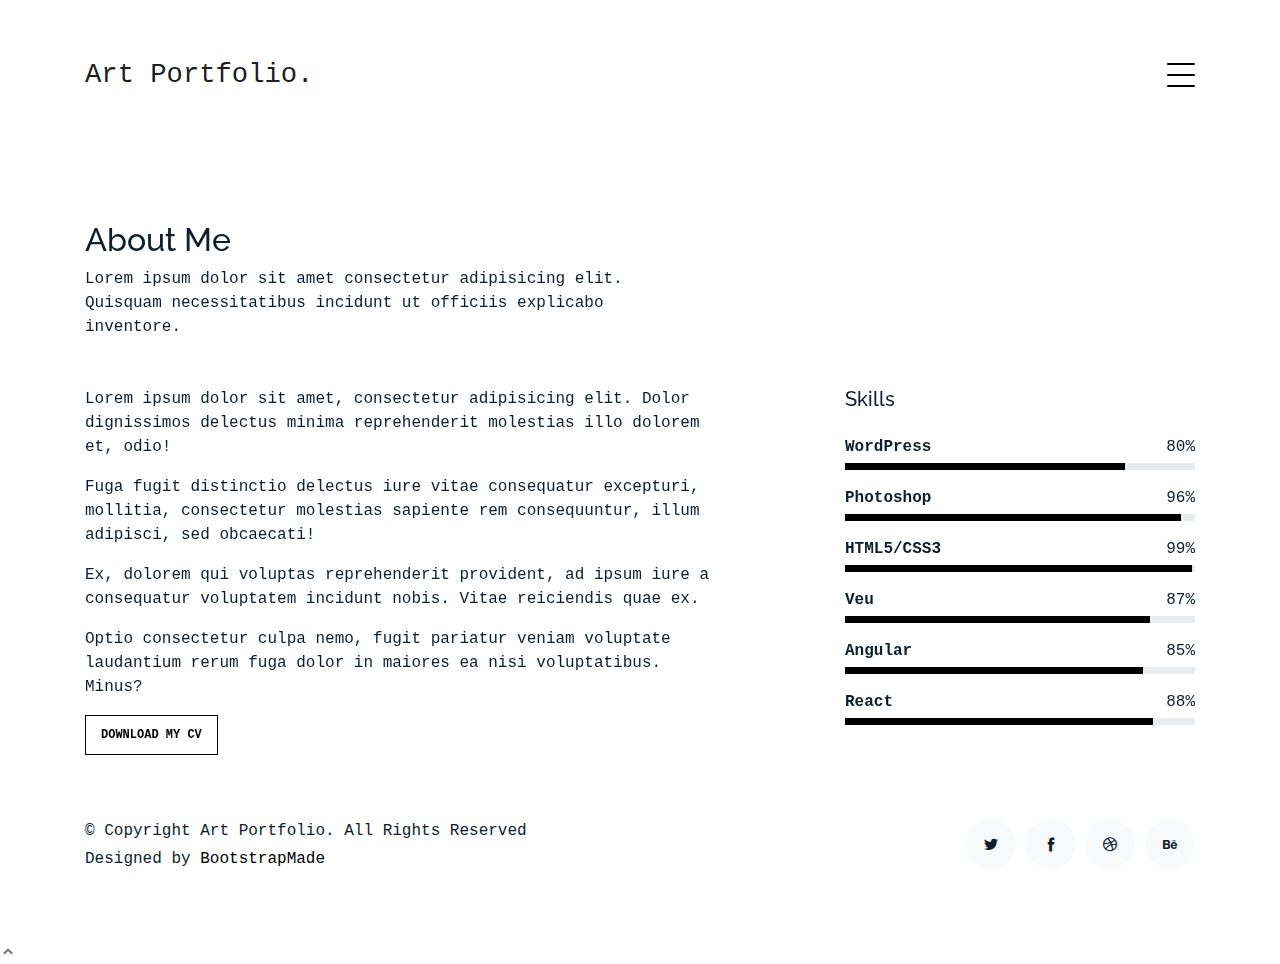
==== commit c6818436: "feat: add specific text and remove components" ====
--- a/about.html
+++ b/about.html
@@ -5,7 +5,7 @@
   <meta charset="utf-8">
   <meta content="width=device-width, initial-scale=1.0" name="viewport">
 
-  <title>MyPortfolio Bootstrap Template - About</title>
+  <title>Art Portfolio Bootstrap Template - About</title>
   <meta content="" name="description">
   <meta content="" name="keywords">
 
@@ -27,8 +27,8 @@
   <link href="assets/css/style.css" rel="stylesheet">
 
   <!-- =======================================================
-  * Template Name: MyPortfolio - v2.2.1
-  * Template URL: https://bootstrapmade.com/myportfolio-bootstrap-portfolio-website-template/
+  * Template Name: Art Portfolio - v2.2.1
+  * Template URL: https://bootstrapmade.com/Art Portfolio-bootstrap-portfolio-website-template/
   * Author: BootstrapMade.com
   * License: https://bootstrapmade.com/license/
   ======================================================== -->
@@ -49,14 +49,6 @@
             <li><a href="contact.html">Contact</a></li>
           </ul>
         </div>
-        <div class="col-md-6 d-none d-md-block  mr-auto">
-          <div class="tweet d-flex">
-            <span class="icofont-twitter text-white mt-2 mr-3"></span>
-            <div>
-              <p><em>Lorem ipsum dolor sit amet consectetur adipisicing elit. Quisquam necessitatibus incidunt ut officiis explicabo inventore. <br> <a href="#">t.co/v82jsk</a></em></p>
-            </div>
-          </div>
-        </div>
         <div class="col-md-4 d-none d-md-block">
           <h3>Hire Me</h3>
           <p>Lorem ipsum dolor sit amet consectetur adipisicing elit. Quisquam necessitatibus incidunt ut officiisexplicabo inventore. <br> <a href="#">myemail@gmail.com</a></p>
@@ -68,7 +60,7 @@
 
   <nav class="navbar navbar-light custom-navbar">
     <div class="container">
-      <a class="navbar-brand" href="index.html">MyPortfolio.</a>
+      <a class="navbar-brand" href="index.html">Art Portfolio.</a>
 
       <a href="#" class="burger" data-toggle="collapse" data-target="#main-navbar">
         <span></span>
@@ -153,7 +145,6 @@
           </div>
 
           <div class="col-md-7 mb-5 mb-md-0" data-aos="fade-up">
-            <p><img src="assets/img/person_1_sq.jpg" alt="Image" class="img-fluid"></p>
             <p>Lorem ipsum dolor sit amet, consectetur adipisicing elit. Dolor dignissimos delectus minima reprehenderit
               molestias illo dolorem et, odio!</p>
             <p>Fuga fugit distinctio delectus iure vitae consequatur excepturi, mollitia, consectetur molestias sapiente
@@ -178,13 +169,13 @@
     <div class="container">
       <div class="row">
         <div class="col-sm-6">
-          <p class="mb-1">&copy; Copyright MyPortfolio. All Rights Reserved</p>
+          <p class="mb-1">&copy; Copyright Art Portfolio. All Rights Reserved</p>
           <div class="credits">
             <!--
             All the links in the footer should remain intact.
             You can delete the links only if you purchased the pro version.
             Licensing information: https://bootstrapmade.com/license/
-            Purchase the pro version with working PHP/AJAX contact form: https://bootstrapmade.com/buy/?theme=MyPortfolio
+            Purchase the pro version with working PHP/AJAX contact form: https://bootstrapmade.com/buy/?theme=Art Portfolio
           -->
             Designed by <a href="https://bootstrapmade.com/">BootstrapMade</a>
           </div>
--- a/assets/css/style.css
+++ b/assets/css/style.css
@@ -1,12 +1,12 @@
-/**
-* Template Name: MyPortfolio - v2.2.1
-* Template URL: https://bootstrapmade.com/myportfolio-bootstrap-portfolio-website-template/
-* Author: BootstrapMade.com
-* License: https://bootstrapmade.com/license/
-*/
-
-/*--------------------------------------------------------------
-# General
+/**
+* Template Name: Art Portfolio - v2.2.1
+* Template URL: https://bootstrapmade.com/Art Portfolio-bootstrap-portfolio-website-template/
+* Author: BootstrapMade.com
+* License: https://bootstrapmade.com/license/
+*/
+
+/*--------------------------------------------------------------
+# General
 --------------------------------------------------------------*/
 body {
   font-family: "Inconsolata", monospace;
@@ -337,8 +337,8 @@
   }
 }
 
-/*--------------------------------------------------------------
-# Header
+/*--------------------------------------------------------------
+# Header
 --------------------------------------------------------------*/
 /* Custom Navmenu */
 .custom-navmenu {
@@ -469,8 +469,8 @@
   outline: none;
 }
 
-/*--------------------------------------------------------------
-# Footer
+/*--------------------------------------------------------------
+# Footer
 --------------------------------------------------------------*/
 .footer {
   padding: 0 0 4rem 0;
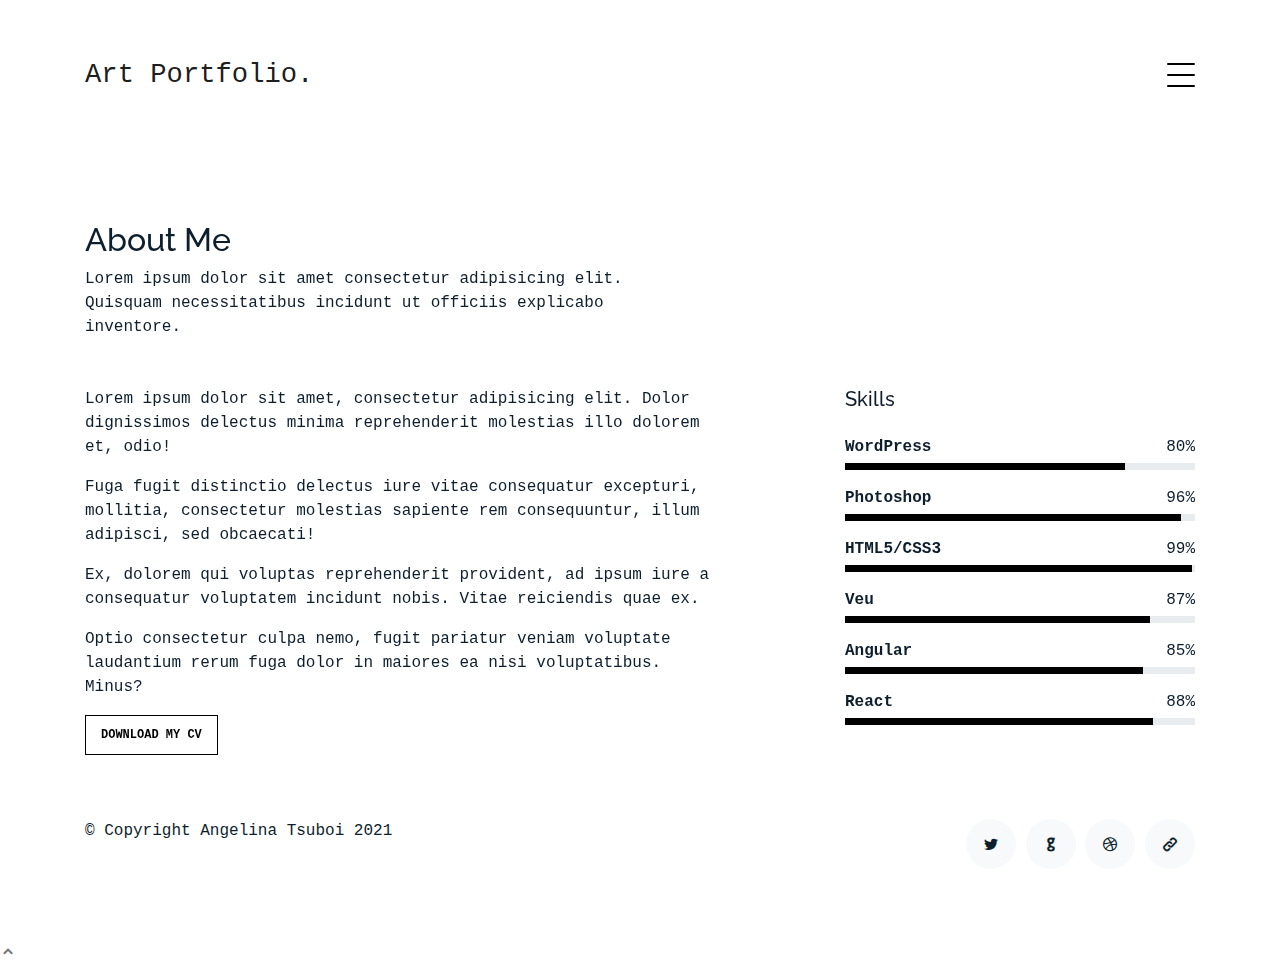
==== commit dcd9b619: "feat: added more details to about and works pages" ====
--- a/about.html
+++ b/about.html
@@ -169,22 +169,13 @@
     <div class="container">
       <div class="row">
         <div class="col-sm-6">
-          <p class="mb-1">&copy; Copyright Art Portfolio. All Rights Reserved</p>
-          <div class="credits">
-            <!--
-            All the links in the footer should remain intact.
-            You can delete the links only if you purchased the pro version.
-            Licensing information: https://bootstrapmade.com/license/
-            Purchase the pro version with working PHP/AJAX contact form: https://bootstrapmade.com/buy/?theme=Art Portfolio
-          -->
-            Designed by <a href="https://bootstrapmade.com/">BootstrapMade</a>
-          </div>
+          <p class="mb-1">&copy; Copyright Angelina Tsuboi 2021</p>
         </div>
         <div class="col-sm-6 social text-md-right">
           <a href="#"><span class="icofont-twitter"></span></a>
-          <a href="#"><span class="icofont-facebook"></span></a>
+          <a href="#"><span class="icofont-github"></span></a>
           <a href="#"><span class="icofont-dribbble"></span></a>
-          <a href="#"><span class="icofont-behance"></span></a>
+          <a href="#"><span class="icofont-link"></span></a>
         </div>
       </div>
     </div>
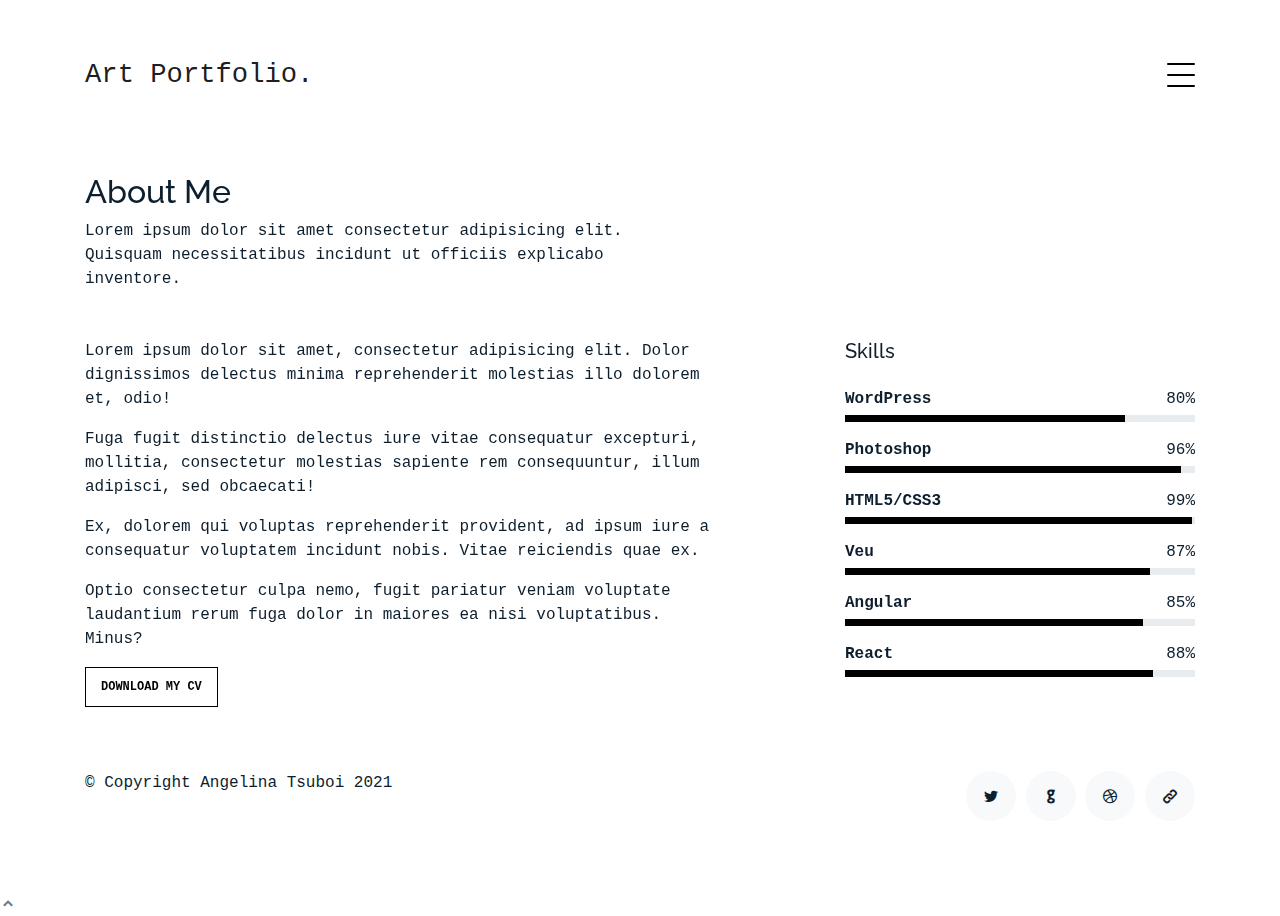
==== commit 106d7456: "feat: favicon and design tweaks" ====
--- a/about.html
+++ b/about.html
@@ -10,7 +10,7 @@
   <meta content="" name="keywords">
 
   <!-- Favicons -->
-  <link href="assets/img/favicon.png" rel="icon">
+  <link href="assets/img/favicon.ico" rel="icon">
   <link href="assets/img/apple-touch-icon.png" rel="apple-touch-icon">
 
   <!-- Google Fonts -->
--- a/assets/css/style.css
+++ b/assets/css/style.css
@@ -8,6 +8,13 @@
 /*--------------------------------------------------------------
 # General
 --------------------------------------------------------------*/
+
+#c{
+  background: #7a7a96;
+    width: 100%;
+    height: 40rem;
+}
+
 body {
   font-family: "Inconsolata", monospace;
   color: #0d1e2d;
@@ -26,7 +33,7 @@
 }
 
 .section {
-  padding: 7rem 0;
+  padding: 4rem 0;
 }
 
 .filters a {
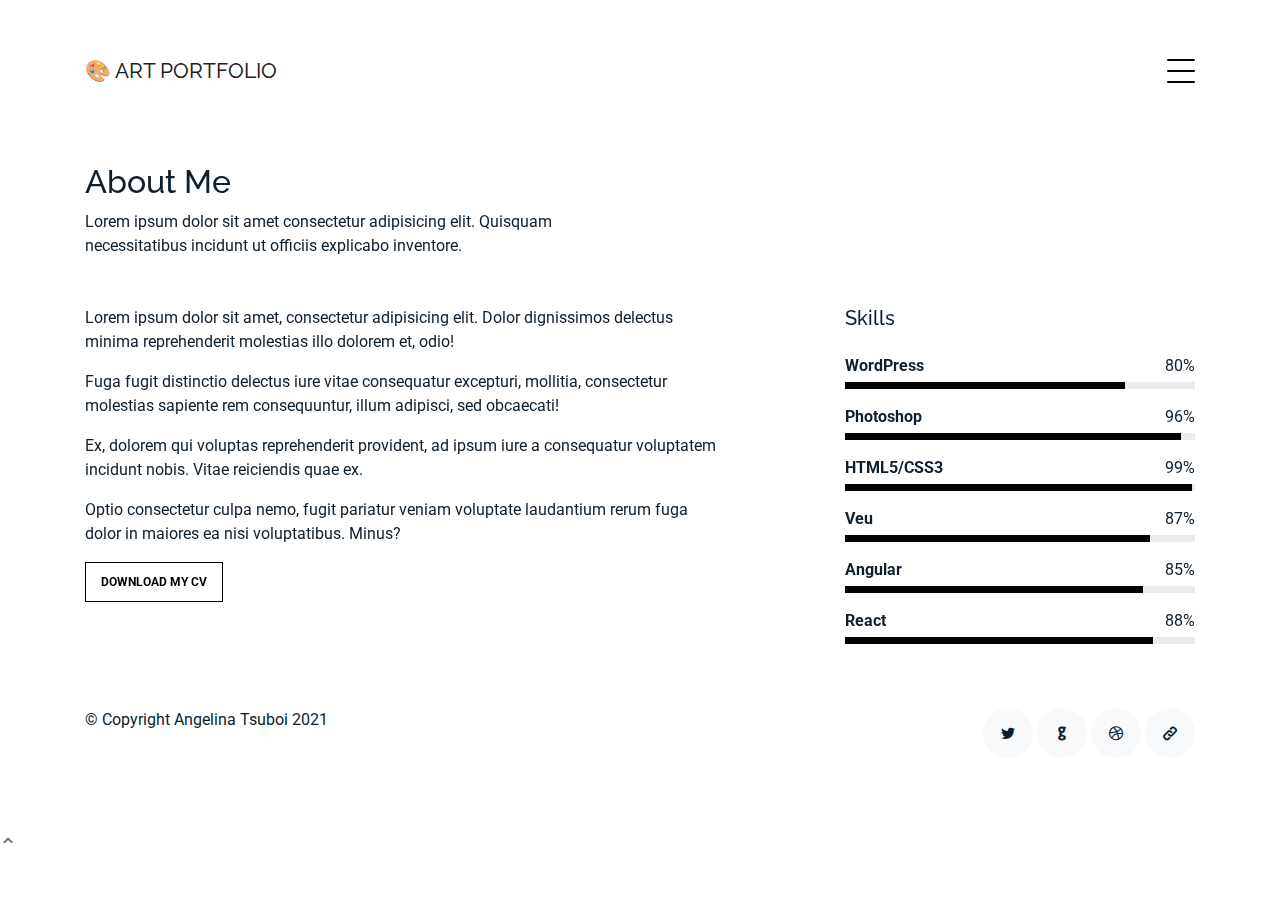
==== commit 9d2636c5: "feat: css tweaks" ====
--- a/about.html
+++ b/about.html
@@ -60,7 +60,7 @@
 
   <nav class="navbar navbar-light custom-navbar">
     <div class="container">
-      <a class="navbar-brand" href="index.html">Art Portfolio.</a>
+      <a class="navbar-brand" href="index.html">🎨 Art Portfolio</a>
 
       <a href="#" class="burger" data-toggle="collapse" data-target="#main-navbar">
         <span></span>
--- a/assets/css/style.css
+++ b/assets/css/style.css
@@ -4,6 +4,7 @@
 * Author: BootstrapMade.com
 * License: https://bootstrapmade.com/license/
 */
+@import url('https://fonts.googleapis.com/css2?family=Roboto&display=swap');
 
 /*--------------------------------------------------------------
 # General
@@ -16,7 +17,7 @@
 }
 
 body {
-  font-family: "Inconsolata", monospace;
+  font-family: "Inconsolata","Roboto", sans-serif;
   color: #0d1e2d;
 }
 
@@ -118,13 +119,14 @@
 
 .item .item-wrap > .work-info h3 {
   font-size: 20px;
-  margin-bottom: 0;
+    margin-bottom: 0;
+    font-family: 'Roboto';
+    font-weight: bold;
 }
 
 .item .item-wrap > .work-info span {
   font-size: 14px;
   text-transform: uppercase;
-  letter-spacing: .2rem;
 }
 
 .item .item-wrap:hover {
@@ -172,11 +174,13 @@
 }
 
 .h4 {
-  font-size: 16px;
+  font-size: 18px;
+  font-weight: bold;
 }
 
 .heading {
   font-size: 28px;
+  font-weight: bold;
 }
 
 .readmore {
@@ -407,7 +411,10 @@
 }
 
 .custom-navbar .navbar-brand {
-  font-size: 1.7rem;
+  font-size: 1.3rem;
+    font-weight: 450;
+    font-family: "Raleway", "Roboto", sans-serif;
+    text-transform: uppercase;
 }
 
 /* Burger */
